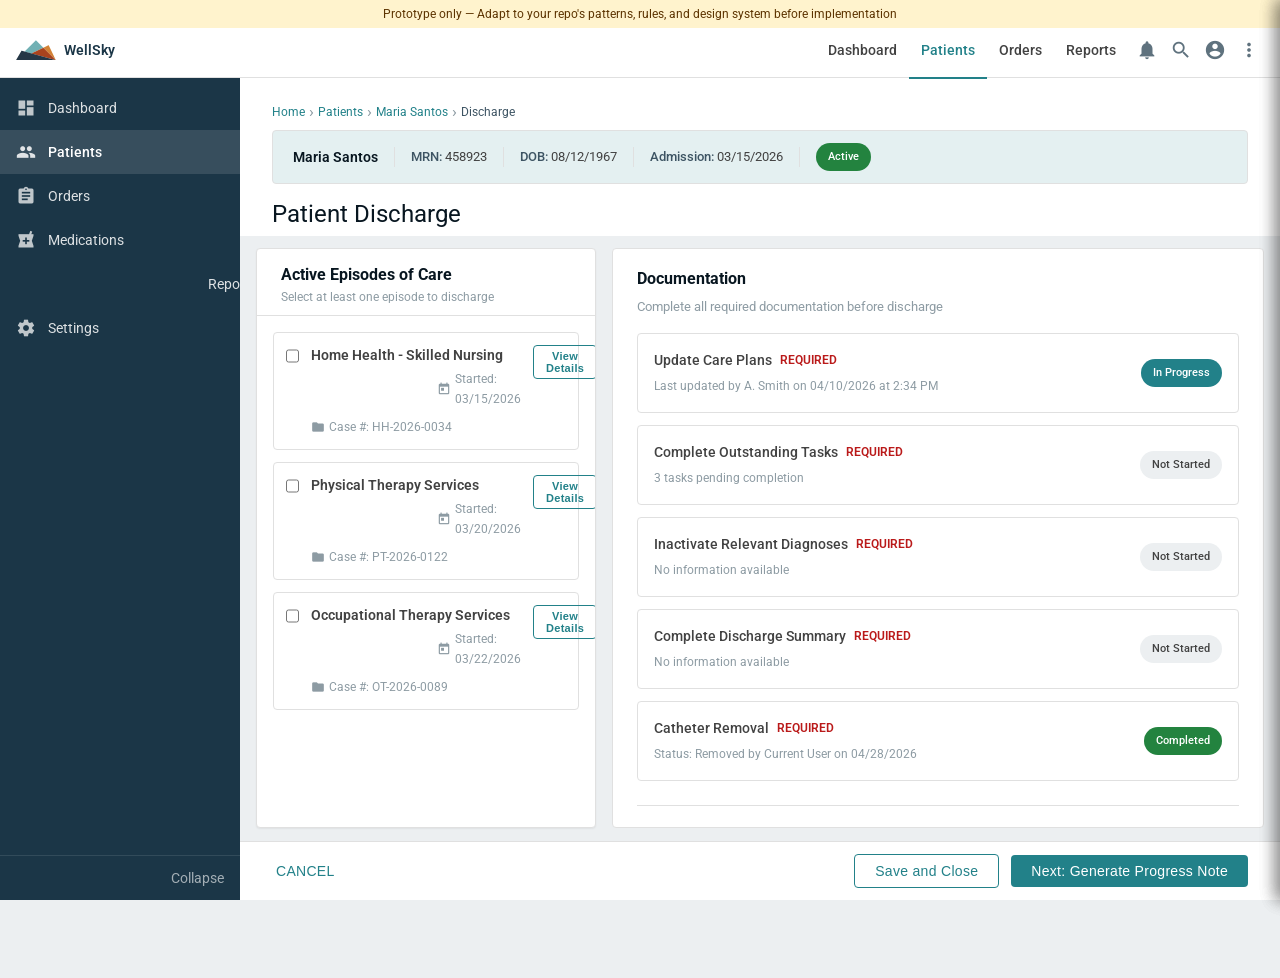
==== discharge-workflow.html @ 1ec8fd21 "Add patient discharge workflow prototype - Complete discharge workflow with EOC selection - Document" ====
<!DOCTYPE html>
<html lang="en">
<head>
  <meta charset="UTF-8">
  <meta name="viewport" content="width=device-width, initial-scale=1.0">
  <title>Patient Discharge Workflow</title>
  <link href="https://fonts.googleapis.com/css2?family=Roboto:wght@300;400;500;700&display=swap" rel="stylesheet">
  <link href="https://fonts.googleapis.com/icon?family=Material+Icons" rel="stylesheet">
  <link rel="stylesheet" href="tokens.css">
  <style>
    *, *::before, *::after { box-sizing: border-box; margin: 0; padding: 0; }

    body {
      font-family: 'Roboto', sans-serif;
      font-size: var(--wsc-system-typography-body-2-font-size);
      font-weight: var(--wsc-system-typography-body-2-font-weight);
      line-height: var(--wsc-system-typography-body-2-line-height);
      color: var(--wsc-system-on-surface);
      background: var(--wsc-system-background);
      height: 100vh;
      overflow: hidden;
    }

    /* ═══ TOP NAV BAR ═══ */
    .topnav {
      height: var(--wcts-topnav-height);
      background: var(--wsc-system-surface);
      color: var(--wsc-system-on-surface);
      display: flex;
      align-items: center;
      justify-content: space-between;
      padding: 0 var(--wsc-system-spacer-rem-md);
      position: fixed;
      top: 22px;
      left: 0;
      right: 0;
      z-index: 100;
      border-bottom: 1px solid var(--wsc-system-outline);
    }

    .topnav-left { display: flex; align-items: center; }
    .topnav-logo { display: flex; align-items: center; }
    .topnav-logo svg { height: 20px; width: auto; }

    .topnav-right {
      display: flex;
      align-items: center;
      gap: var(--wsc-system-spacer-rem-2xs);
    }

    .topnav-links { display: flex; align-items: center; gap: 0; }

    .topnav-link {
      padding: 0 var(--wsc-system-spacer-rem-sm);
      color: var(--wsc-system-on-surface);
      text-decoration: none;
      font-size: var(--wsc-system-typography-body-2-font-size);
      font-weight: var(--wsc-system-typography-body-1-font-weight);
      cursor: pointer;
      transition: color var(--wsc-transition-fast);
      white-space: nowrap;
      height: var(--wcts-topnav-height);
      display: flex;
      align-items: center;
      border-bottom: 2px solid transparent;
      margin-bottom: -2px;
    }

    .topnav-link:hover { color: var(--wsc-system-primary); }
    .topnav-link.active {
      color: var(--wsc-system-primary);
      border-bottom-color: var(--wsc-system-primary);
    }

    .topnav-icon-btn {
      background: none;
      border: none;
      color: var(--wsc-system-icon-default);
      cursor: pointer;
      padding: var(--wsc-system-spacer-rem-2xs);
      border-radius: var(--wsc-border-radius-full);
      display: flex;
      align-items: center;
      justify-content: center;
      transition: background var(--wsc-transition-fast);
    }

    .topnav-icon-btn:hover { background: var(--wsc-system-surface-container); }
    .topnav-icon-btn .material-icons { font-size: 22px; }

    /* ═══ APP BODY ═══ */
    .app-body {
      display: flex;
      height: calc(100vh - var(--wcts-topnav-height) - 22px);
      margin-top: calc(var(--wcts-topnav-height) + 22px);
    }

    /* ═══ SIDEBAR ═══ */
    .sidebar {
      width: var(--wcts-sidebar-width);
      background: var(--wsc-system-secondary);
      color: var(--wsc-system-on-secondary);
      flex-shrink: 0;
      display: flex;
      flex-direction: column;
      overflow-y: auto;
      overflow-x: hidden;
      transition: width var(--wsc-transition-normal);
    }

    .sidebar.collapsed { width: var(--wcts-sidebar-collapsed-width); }
    .sidebar-nav { flex: 1; padding-top: var(--wsc-system-spacer-rem-xs); }

    .sidebar-item {
      display: flex;
      align-items: center;
      gap: var(--wsc-system-spacer-rem-sm);
      padding: var(--wsc-system-spacer-rem-sm) var(--wsc-system-spacer-rem-md);
      color: rgba(255, 255, 255, 0.85);
      text-decoration: none;
      cursor: pointer;
      transition: background var(--wsc-transition-fast);
      white-space: nowrap;
    }

    .sidebar-item:hover { background: rgba(255, 255, 255, 0.08); }
    .sidebar-item.active {
      background: rgba(255, 255, 255, 0.12);
      color: var(--wsc-system-on-secondary);
      font-weight: var(--wsc-system-typography-body-1-font-weight);
    }

    .sidebar-item .material-icons { font-size: 20px; opacity: 0.85; flex-shrink: 0; }
    .sidebar-item-label { font-size: var(--wsc-system-typography-body-2-font-size); }

    .sidebar-collapse {
      display: flex;
      align-items: center;
      gap: var(--wsc-system-spacer-rem-xs);
      justify-content: flex-end;
      padding: var(--wsc-system-spacer-rem-sm) var(--wsc-system-spacer-rem-md);
      color: rgba(255, 255, 255, 0.6);
      cursor: pointer;
      border-top: 1px solid rgba(255, 255, 255, 0.1);
      font-size: var(--wsc-system-typography-caption-font-size);
      transition: background var(--wsc-transition-fast);
    }

    .sidebar-collapse:hover { background: rgba(255, 255, 255, 0.08); }
    .sidebar-collapse .material-icons { font-size: 18px; }

    /* ═══ MAIN CONTENT ═══ */
    .main-content {
      flex: 1;
      overflow-x: hidden;
      background: var(--wsc-system-surface);
      display: flex;
      flex-direction: column;
      padding-bottom: 56px;
    }

    /* ═══ CONTENT HEADER ═══ */
    .content-header {
      padding: var(--wcts-content-padding);
      padding-bottom: 0;
      flex-shrink: 0;
    }

    .breadcrumb {
      display: flex;
      align-items: center;
      gap: 4px;
      margin-bottom: 8px;
    }

    .breadcrumb a {
      color: var(--wsc-system-primary);
      text-decoration: none;
      font-size: 12px;
    }

    .breadcrumb a:hover { text-decoration: underline; }
    .breadcrumb .separator {
      color: var(--wsc-system-neutral-variant);
      font-size: 16px;
    }

    .breadcrumb .current {
      color: var(--wsc-system-on-surface-variant);
      font-size: 12px;
    }

    /* ═══ ENTITY BANNER ═══ */
    .entity-banner {
      display: flex;
      align-items: center;
      justify-content: space-between;
      background: var(--wsc-system-primary-container);
      border: 1px solid var(--wsc-system-outline);
      border-radius: var(--wsc-border-radius-md);
      padding: 12px 20px;
      margin-bottom: 20px;
    }

    .entity-info {
      display: flex;
      align-items: center;
      gap: 16px;
    }

    .entity-name {
      font-size: 14px;
      font-weight: 600;
      color: var(--wsc-system-on-primary-container);
    }

    .entity-divider {
      width: 1px;
      height: 20px;
      background: var(--wsc-system-outline);
    }

    .entity-field {
      font-size: 13px;
      color: var(--wsc-system-on-surface);
    }

    .entity-field-label {
      color: var(--wsc-system-on-surface-variant);
      font-weight: 500;
    }

    .badge {
      display: inline-block;
      padding: 4px 12px;
      border-radius: 16px;
      font-size: 11px;
      font-weight: 500;
      text-transform: capitalize;
      white-space: nowrap;
    }

    .badge-active { background: var(--wsc-system-success); color: var(--wsc-system-on-success); }
    .badge-pending { background: var(--wsc-system-info); color: var(--wsc-system-on-info); }
    .badge-not-started { background: var(--wsc-system-surface-container-high); color: var(--wsc-system-on-surface); }
    .badge-in-progress { background: var(--wsc-system-primary); color: var(--wsc-system-on-primary); }
    .badge-completed { background: var(--wsc-system-success); color: var(--wsc-system-on-success); }

    .entity-fields-row { display: contents; }

    .page-title {
      font-size: var(--wcts-page-title-size);
      font-weight: var(--wcts-page-title-weight);
      color: var(--wsc-system-on-primary-container);
      margin-bottom: 12px;
    }

    /* ═══ SPLIT PANEL LAYOUT ═══ */
    .split-panel {
      display: flex;
      flex: 1;
      min-height: 0;
      background: var(--wsc-system-background);
      padding-bottom: 16px;
    }

    /* --- Left Panel: EOC selection --- */
    .panel-left {
      width: 35%;
      flex-shrink: 0;
      display: flex;
      flex-direction: column;
      padding: 12px 8px 0 16px;
    }

    .panel-left .card {
      background: var(--wsc-system-surface);
      border: 1px solid var(--wsc-system-outline);
      border-radius: var(--wcts-card-border-radius);
      box-shadow: var(--wcts-card-shadow);
      flex: 1;
      min-height: 0;
      display: flex;
      flex-direction: column;
      overflow-y: auto;
    }

    .card-header {
      display: flex;
      align-items: center;
      justify-content: space-between;
      padding: var(--wcts-card-header-padding);
      flex-shrink: 0;
      border-bottom: 1px solid var(--wsc-system-outline);
    }

    .card-title {
      font-size: var(--wcts-card-header-size);
      font-weight: var(--wcts-card-header-weight);
      color: var(--wsc-system-on-primary-container);
    }

    .card-subtitle {
      font-size: 12px;
      color: var(--wsc-system-neutral-variant);
      margin-top: 2px;
    }

    .card-body {
      flex: 1;
      overflow-y: auto;
      padding: var(--wsc-system-spacer-rem-md);
    }

    /* EOC List Item */
    .eoc-item {
      display: flex;
      flex-direction: column;
      gap: 12px;
      padding: 12px;
      border: 1px solid var(--wsc-system-outline);
      border-radius: var(--wsc-border-radius-md);
      margin-bottom: 12px;
      transition: all var(--wsc-transition-fast);
    }

    .eoc-item:hover {
      background: var(--wsc-system-surface-container-low);
      border-color: var(--wsc-system-primary);
    }

    .eoc-item.selected {
      background: var(--wsc-system-primary-container);
      border-color: var(--wsc-system-primary);
    }

    .eoc-item-header {
      display: flex;
      align-items: flex-start;
      gap: 12px;
      cursor: pointer;
    }

    .eoc-item input[type="checkbox"] {
      width: 18px;
      height: 18px;
      accent-color: var(--wsc-system-primary);
      cursor: pointer;
      margin-top: 2px;
    }

    .eoc-details {
      flex: 1;
    }

    .eoc-name {
      font-size: 14px;
      font-weight: 600;
      color: var(--wsc-system-on-surface);
      margin-bottom: 4px;
    }

    .eoc-meta {
      display: flex;
      flex-wrap: wrap;
      gap: 8px;
      font-size: 12px;
      color: var(--wsc-system-neutral-variant);
    }

    .eoc-meta-item {
      display: flex;
      align-items: center;
      gap: 4px;
    }

    .eoc-actions {
      display: flex;
      gap: 8px;
      margin-left: auto;
    }

    .view-details-btn {
      background: none;
      border: 1px solid var(--wsc-system-primary);
      color: var(--wsc-system-primary);
      padding: 4px 12px;
      border-radius: var(--wsc-border-radius-md);
      font-size: 11px;
      font-weight: 600;
      cursor: pointer;
      letter-spacing: 0.3px;
      transition: all var(--wsc-transition-fast);
    }

    .view-details-btn:hover {
      background: var(--wsc-system-primary-container);
    }

    .eoc-discharge-fields {
      display: none;
      padding-top: 12px;
      border-top: 1px solid var(--wsc-system-outline);
    }

    .eoc-discharge-fields.show {
      display: block;
    }

    .eoc-field-row {
      display: flex;
      gap: 12px;
      margin-bottom: 12px;
    }

    .eoc-field {
      flex: 1;
    }

    /* --- Right Panel: Discharge form --- */
    .panel-right {
      flex: 1;
      background: var(--wsc-system-surface);
      display: flex;
      flex-direction: column;
      overflow: hidden;
      border: 1px solid var(--wsc-system-outline);
      border-radius: var(--wcts-card-border-radius);
      margin: 12px 16px 0 8px;
      min-height: 0;
    }

    .panel-right-content {
      flex: 1;
      overflow-y: auto;
      padding: 20px 24px 80px;
    }

    .section-title {
      font-size: var(--wcts-card-header-size);
      font-weight: var(--wcts-card-header-weight);
      color: var(--wsc-system-on-primary-container);
      margin-bottom: 8px;
    }

    .section-subtitle {
      font-size: 13px;
      color: var(--wsc-system-neutral-variant);
      margin-bottom: 16px;
    }

    .section-divider {
      height: 1px;
      background: var(--wsc-system-outline);
      margin: 24px 0;
    }

    /* Documentation Task Item */
    .doc-task {
      display: flex;
      align-items: center;
      justify-content: space-between;
      padding: 16px;
      border: 1px solid var(--wsc-system-outline);
      border-radius: var(--wsc-border-radius-md);
      margin-bottom: 12px;
      cursor: pointer;
      transition: all var(--wsc-transition-fast);
    }

    .doc-task:hover {
      background: var(--wsc-system-surface-container-low);
      border-color: var(--wsc-system-primary);
    }

    .doc-task-content {
      flex: 1;
    }

    .doc-task-name {
      font-size: 14px;
      font-weight: 500;
      color: var(--wsc-system-on-surface);
      margin-bottom: 6px;
      display: flex;
      align-items: center;
      gap: 8px;
    }

    .required-indicator {
      color: var(--wsc-system-error);
      font-size: 12px;
      font-weight: 600;
    }

    .doc-task-meta {
      font-size: 12px;
      color: var(--wsc-system-neutral-variant);
    }

    .doc-task-action {
      margin-left: 16px;
      display: flex;
      flex-direction: column;
      align-items: flex-end;
      gap: 4px;
    }

    /* Checkbox Item */
    .checkbox-item {
      display: flex;
      align-items: flex-start;
      gap: 10px;
      cursor: pointer;
      margin-bottom: 12px;
      padding: 12px;
      border: 1px solid var(--wsc-system-outline);
      border-radius: var(--wsc-border-radius-md);
      transition: all var(--wsc-transition-fast);
    }

    .checkbox-item:hover {
      background: var(--wsc-system-surface-container-low);
    }

    .checkbox-item input[type="checkbox"] {
      width: 18px;
      height: 18px;
      accent-color: var(--wsc-system-primary);
      cursor: pointer;
      margin-top: 2px;
    }

    .checkbox-label-group {
      display: flex;
      flex-direction: column;
      flex: 1;
    }

    .checkbox-label-primary {
      font-size: 14px;
      font-weight: 500;
      color: var(--wsc-system-on-surface);
      margin-bottom: 4px;
      display: flex;
      align-items: center;
      gap: 8px;
    }

    .checkbox-label-desc {
      font-size: 12px;
      color: var(--wsc-system-neutral-variant);
    }

    /* ═══ MATERIAL FILL FIELD ═══ */
    .mat-field {
      position: relative;
      background: var(--wsc-system-mat-fill-bg);
      border-bottom: 1px solid rgba(0, 0, 0, 0.42);
      border-radius: 4px 4px 0 0;
      padding: 20px 12px 8px;
      transition: border-color 0.15s ease;
      margin-bottom: 16px;
    }

    .mat-field:focus-within {
      border-bottom: 2px solid var(--wsc-system-primary);
      padding-bottom: 7px;
    }

    .mat-field .form-label {
      position: absolute;
      left: 12px;
      top: 50%;
      transform: translateY(-50%);
      font-size: 14px;
      color: var(--wsc-system-neutral-variant);
      font-weight: 400;
      margin: 0;
      transition: all 0.15s cubic-bezier(0.4, 0, 0.2, 1);
      pointer-events: none;
    }

    .mat-field:focus-within .form-label,
    .mat-field:has(.form-input:not(:placeholder-shown)) .form-label,
    .mat-field:has(.form-select) .form-label,
    .mat-field:has(.form-textarea) .form-label {
      top: 6px;
      transform: none;
      font-size: 12px;
      color: var(--wsc-system-on-surface-variant);
    }

    .mat-field:focus-within .form-label {
      color: var(--wsc-system-primary);
    }

    .mat-field.error {
      border-bottom: 2px solid var(--wsc-system-error);
      padding-bottom: 7px;
    }

    .mat-field.error .form-label {
      color: var(--wsc-system-error);
    }

    .mat-field .form-input::placeholder,
    .mat-field .form-textarea::placeholder { color: transparent; }

    .form-input {
      width: 100%;
      border: none;
      background: transparent;
      padding: 2px 0;
      font-size: 14px;
      font-family: inherit;
      color: var(--wsc-system-on-surface);
      outline: none;
    }

    .form-select {
      width: 100%;
      border: none;
      background: transparent;
      padding: 2px 24px 2px 0;
      font-size: 14px;
      font-family: inherit;
      color: var(--wsc-system-on-surface);
      outline: none;
      appearance: none;
      cursor: pointer;
      background-image: url("data:image/svg+xml,%3Csvg xmlns='http://www.w3.org/2000/svg' width='12' height='12' viewBox='0 0 24 24' fill='%235f727e'%3E%3Cpath d='M7 10l5 5 5-5z'/%3E%3C/svg%3E");
      background-repeat: no-repeat;
      background-position: right 0 center;
    }

    .form-textarea {
      width: 100%;
      border: none;
      background: transparent;
      padding: 2px 0;
      font-size: 14px;
      font-family: inherit;
      color: var(--wsc-system-on-surface);
      outline: none;
      resize: vertical;
      min-height: 80px;
    }

    .form-field-icon {
      position: relative;
    }

    .form-field-icon .field-icon {
      position: absolute;
      right: 0;
      top: 50%;
      transform: translateY(-50%);
      color: var(--wsc-system-neutral);
      font-size: 20px;
      pointer-events: none;
    }

    /* ═══ STICKY FOOTER ═══ */
    .form-footer {
      position: fixed;
      bottom: 0;
      left: var(--wcts-sidebar-width);
      right: 0;
      background: var(--wsc-system-surface);
      border-top: 1px solid var(--wsc-system-outline);
      padding: 12px 32px;
      display: flex;
      align-items: center;
      justify-content: space-between;
      flex-shrink: 0;
      z-index: 50;
      transition: left var(--wsc-transition-normal);
    }

    .footer-left {
      display: flex;
      align-items: center;
    }

    .footer-right {
      display: flex;
      align-items: center;
      gap: 12px;
    }

    .btn-text-link {
      background: none;
      border: none;
      color: var(--wsc-system-primary);
      font-size: var(--wsc-system-typography-button-font-size);
      font-weight: var(--wsc-system-typography-button-font-weight);
      cursor: pointer;
      padding: 8px 4px;
      letter-spacing: 0.3px;
      text-transform: uppercase;
    }

    .btn-text-link:hover { text-decoration: underline; }

    .btn-outlined {
      background: var(--wsc-system-surface);
      color: var(--wsc-system-primary);
      border: 1.5px solid var(--wsc-system-primary);
      padding: 8px 20px;
      border-radius: var(--wsc-border-radius-md);
      font-size: var(--wsc-system-typography-button-font-size);
      font-weight: var(--wsc-system-typography-button-font-weight);
      cursor: pointer;
      letter-spacing: 0.3px;
      transition: background var(--wsc-transition-fast);
    }

    .btn-outlined:hover { background: var(--wsc-system-primary-container); }

    .btn-primary {
      background: var(--wsc-system-primary);
      color: var(--wsc-system-on-primary);
      border: none;
      padding: 8px 20px;
      border-radius: var(--wsc-border-radius-md);
      font-size: var(--wsc-system-typography-button-font-size);
      font-weight: var(--wsc-system-typography-button-font-weight);
      cursor: pointer;
      letter-spacing: 0.3px;
      transition: background var(--wsc-transition-fast);
    }

    .btn-primary:hover { background: var(--wsc-system-primary-hover); }

    /* ═══ VALIDATION ERROR ═══ */
    .validation-error {
      display: none;
      background: var(--wsc-system-error-container);
      color: var(--wsc-system-on-error-container);
      border: 1px solid var(--wsc-system-error);
      border-radius: var(--wsc-border-radius-md);
      padding: 16px;
      margin-bottom: 16px;
    }

    .validation-error.show {
      display: flex;
      gap: 12px;
    }

    .validation-error .error-icon {
      flex-shrink: 0;
      font-size: 24px;
      color: var(--wsc-system-error);
      line-height: 1;
    }

    .validation-error .error-content {
      flex: 1;
    }

    .validation-error .error-title {
      font-size: 15px;
      font-weight: 600;
      color: var(--wsc-system-on-error-container);
      margin: 0 0 8px 0;
      line-height: 24px;
    }

    .validation-error ul {
      margin: 0;
      padding-left: 20px;
      font-size: 14px;
      list-style: disc;
    }

    .validation-error li {
      margin-bottom: 4px;
    }

    .validation-error a {
      color: var(--wsc-system-error);
      text-decoration: underline;
      cursor: pointer;
    }

    .validation-error a:hover {
      color: var(--wsc-system-error-emphasis);
    }

    /* ═══ PROTOTYPE BANNER ═══ */
    .prototype-banner {
      background: var(--wsc-system-warning-container);
      color: var(--wsc-system-on-warning-container);
      text-align: center;
      padding: var(--wsc-system-spacer-rem-2xs) var(--wsc-system-spacer-rem-md);
      font-size: var(--wsc-system-typography-caption-font-size);
      font-weight: var(--wsc-system-typography-caption-font-weight);
      position: fixed;
      top: 0;
      left: 0;
      right: 0;
      z-index: 200;
    }

    /* ═══ HAMBURGER BUTTON ═══ */
    .topnav-hamburger {
      background: none;
      border: none;
      color: var(--wsc-system-icon-default);
      cursor: pointer;
      padding: var(--wsc-system-spacer-rem-2xs);
      border-radius: var(--wsc-border-radius-full);
      display: none;
      align-items: center;
      justify-content: center;
      margin-right: var(--wsc-system-spacer-rem-xs);
      transition: background var(--wsc-transition-fast);
    }

    .topnav-hamburger:hover { background: var(--wsc-system-surface-container); }
    .topnav-hamburger .material-icons { font-size: 24px; }

    .scrim-overlay {
      display: none;
      position: fixed;
      top: 0;
      left: 0;
      right: 0;
      bottom: 0;
      background: var(--wsc-system-scrim);
      opacity: 0;
      z-index: 149;
      transition: opacity var(--wsc-transition-normal);
    }

    /* ═══ MODAL DIALOG ═══ */
    .modal-overlay {
      display: none;
      position: fixed;
      top: 0;
      left: 0;
      right: 0;
      bottom: 0;
      background: rgba(0, 0, 0, 0.5);
      z-index: 300;
      align-items: center;
      justify-content: center;
      padding: 20px;
    }

    .modal-overlay.show {
      display: flex;
    }

    .modal-dialog {
      background: var(--wsc-system-surface);
      border-radius: var(--wsc-border-radius-lg);
      box-shadow: 0 8px 32px rgba(0, 0, 0, 0.2);
      max-width: 600px;
      width: 100%;
      max-height: 90vh;
      display: flex;
      flex-direction: column;
    }

    .modal-dialog.modal-wide {
      max-width: 1200px;
    }

    /* ═══ TASKS TABLE ═══ */
    .tasks-table {
      width: 100%;
      border-collapse: collapse;
      background: var(--wsc-system-surface);
      border: 1px solid var(--wsc-system-outline);
      border-radius: var(--wsc-border-radius-md);
    }

    .tasks-table thead {
      background: var(--wsc-system-table-header-bg);
      border-bottom: 1px solid var(--wsc-system-outline);
    }

    .tasks-table thead th {
      padding: 12px 16px;
      text-align: left;
      font-size: 12px;
      font-weight: 500;
      color: var(--wsc-system-on-surface-variant);
      text-transform: uppercase;
      letter-spacing: 0.5px;
    }

    .tasks-table tbody tr {
      border-bottom: 1px solid var(--wsc-system-table-row-divider);
      transition: background var(--wsc-transition-fast);
    }

    .tasks-table tbody tr:last-child {
      border-bottom: none;
    }

    .tasks-table tbody tr:hover {
      background: var(--wsc-system-table-row-hover);
    }

    .tasks-table tbody td {
      padding: 12px 16px;
      font-size: 14px;
      color: var(--wsc-system-on-surface);
      vertical-align: top;
    }

    .tasks-table .task-checkbox {
      cursor: pointer;
      width: 18px;
      height: 18px;
      accent-color: var(--wsc-system-primary);
    }

    .modal-header {
      padding: 20px 24px;
      border-bottom: 1px solid var(--wsc-system-outline);
      display: flex;
      align-items: center;
      justify-content: space-between;
    }

    .modal-title {
      font-size: 18px;
      font-weight: 600;
      color: var(--wsc-system-on-primary-container);
    }

    .modal-close-btn {
      background: none;
      border: none;
      color: var(--wsc-system-neutral);
      cursor: pointer;
      padding: 4px;
      border-radius: var(--wsc-border-radius-full);
      display: flex;
      align-items: center;
      justify-content: center;
      transition: background var(--wsc-transition-fast);
    }

    .modal-close-btn:hover {
      background: var(--wsc-system-surface-container);
    }

    .modal-body {
      padding: 24px;
      flex: 1;
      overflow-y: auto;
    }

    .modal-footer {
      padding: 16px 24px;
      border-top: 1px solid var(--wsc-system-outline);
      display: flex;
      align-items: center;
      justify-content: flex-end;
      gap: 12px;
    }

    /* ═══ CARE PLAN ITEMS ═══ */
    .care-plan-item {
      border: 1px solid var(--wsc-system-outline);
      border-radius: var(--wsc-border-radius-md);
      overflow: hidden;
    }

    .care-plan-header {
      display: flex;
      align-items: center;
      padding: 12px;
      background: var(--wsc-system-surface-container-low);
      cursor: pointer;
      transition: background var(--wsc-transition-fast);
    }

    .care-plan-header:hover {
      background: var(--wsc-system-surface-container);
    }

    .care-plan-toggle {
      font-size: 20px;
      color: var(--wsc-system-on-surface-variant);
      margin-right: 8px;
      transition: transform var(--wsc-transition-fast);
    }

    .care-plan-item.expanded .care-plan-toggle {
      transform: rotate(90deg);
    }

    .care-plan-name {
      font-size: 14px;
      font-weight: 500;
      color: var(--wsc-system-on-surface);
      flex: 1;
    }

    .care-plan-item.has-error .care-plan-name {
      color: var(--wsc-system-error);
    }

    .care-plan-status-badge {
      margin-left: 12px;
    }

    .care-plan-content {
      display: none;
      padding: 16px;
      background: var(--wsc-system-surface);
    }

    .care-plan-item.expanded .care-plan-content {
      display: block;
    }

    .care-plan-details {
      margin-bottom: 12px;
      padding: 12px;
      background: var(--wsc-system-surface-container-lowest);
      border-radius: var(--wsc-border-radius-sm);
    }

    /* ═══ DIAGNOSIS ITEMS ═══ */
    .diagnosis-item {
      border: 1px solid var(--wsc-system-outline);
      border-radius: var(--wsc-border-radius-md);
      overflow: hidden;
    }

    .diagnosis-header {
      display: flex;
      align-items: center;
      padding: 12px;
      background: var(--wsc-system-surface-container-low);
      cursor: pointer;
      transition: background var(--wsc-transition-fast);
    }

    .diagnosis-header:hover {
      background: var(--wsc-system-surface-container);
    }

    .diagnosis-toggle {
      font-size: 20px;
      color: var(--wsc-system-on-surface-variant);
      margin-right: 8px;
      transition: transform var(--wsc-transition-fast);
    }

    .diagnosis-item.expanded .diagnosis-toggle {
      transform: rotate(90deg);
    }

    .diagnosis-name {
      font-size: 14px;
      font-weight: 500;
      color: var(--wsc-system-on-surface);
      flex: 1;
    }

    .diagnosis-item.has-error .diagnosis-name {
      color: var(--wsc-system-error);
    }

    .diagnosis-status-badge {
      margin-left: 12px;
    }

    .diagnosis-content {
      display: none;
      padding: 16px;
      background: var(--wsc-system-surface);
    }

    .diagnosis-item.expanded .diagnosis-content {
      display: block;
    }

    /* ═══ OUTSTANDING TASK ITEMS ═══ */
    .outstanding-task-item {
      margin-bottom: 12px;
    }

    .task-checkbox-wrapper {
      display: flex;
      align-items: flex-start;
      cursor: pointer;
      gap: 12px;
    }

    .task-checkbox {
      margin-top: 4px;
      width: 18px;
      height: 18px;
      flex-shrink: 0;
      cursor: pointer;
    }

    .task-card {
      flex: 1;
      border: 1px solid var(--wsc-system-outline);
      border-radius: var(--wsc-border-radius-md);
      padding: 12px 16px;
      background: var(--wsc-system-surface);
      transition: background var(--wsc-transition-fast);
    }

    .task-checkbox-wrapper:hover .task-card {
      background: var(--wsc-system-surface-container-low);
    }

    .task-row {
      display: flex;
      gap: 16px;
      margin-bottom: 8px;
    }

    .task-row:last-child {
      margin-bottom: 0;
    }

    .task-col-subject {
      flex: 2;
      min-width: 0;
    }

    .task-col-meta {
      flex: 1;
      min-width: 0;
    }

    .task-subject {
      font-size: 14px;
      font-weight: 600;
      color: var(--wsc-system-on-surface);
      margin-bottom: 4px;
    }

    .task-description {
      font-size: 13px;
      color: var(--wsc-system-on-surface-variant);
    }

    .task-col-assignee,
    .task-col-priority,
    .task-col-due,
    .task-col-updated {
      display: flex;
      align-items: center;
      gap: 6px;
      font-size: 13px;
    }

    .task-meta-label {
      color: var(--wsc-system-on-surface-variant);
      font-weight: 500;
    }

    .task-meta-value {
      color: var(--wsc-system-on-surface);
    }

    .task-meta-item {
      font-size: 13px;
    }

    .badge-priority-minor {
      background: var(--wsc-system-surface-container-high);
      color: var(--wsc-system-on-surface);
      padding: 2px 8px;
      border-radius: 12px;
      font-size: 12px;
      font-weight: 500;
    }

    .badge-priority-medium {
      background: var(--wsc-system-info-container);
      color: var(--wsc-system-on-info-container);
      padding: 2px 8px;
      border-radius: 12px;
      font-size: 12px;
      font-weight: 500;
    }

    .badge-priority-high {
      background: var(--wsc-system-warning-container);
      color: var(--wsc-system-on-warning-container);
      padding: 2px 8px;
      border-radius: 12px;
      font-size: 12px;
      font-weight: 500;
    }

    .badge-priority-urgent {
      background: var(--wsc-system-error-container);
      color: var(--wsc-system-on-error-container);
      padding: 2px 8px;
      border-radius: 12px;
      font-size: 12px;
      font-weight: 500;
    }

    .detail-section {
      font-size: 13px;
      color: var(--wsc-system-on-surface);
      margin-bottom: 8px;
      line-height: 1.5;
    }

    .detail-section:last-child {
      margin-bottom: 0;
    }

    .detail-section strong {
      color: var(--wsc-system-on-surface-variant);
      font-weight: 600;
      display: block;
      margin-bottom: 4px;
    }

    /* ═══ SLIDE-OVER PANEL ═══ */
    .slide-over-overlay {
      display: none;
      position: fixed;
      top: 0;
      left: 0;
      right: 0;
      bottom: 0;
      background: rgba(0, 0, 0, 0.3);
      z-index: 250;
    }

    .slide-over-overlay.show {
      display: block;
    }

    .slide-over-panel {
      position: fixed;
      top: 0;
      right: -500px;
      bottom: 0;
      width: 500px;
      max-width: 90vw;
      background: var(--wsc-system-surface);
      box-shadow: -4px 0 16px rgba(0, 0, 0, 0.2);
      z-index: 251;
      display: flex;
      flex-direction: column;
      transition: right var(--wsc-transition-normal);
    }

    .slide-over-panel.show {
      right: 0;
    }

    .slide-over-header {
      padding: 20px 24px;
      border-bottom: 1px solid var(--wsc-system-outline);
      display: flex;
      align-items: center;
      justify-content: space-between;
    }

    .slide-over-title {
      font-size: 18px;
      font-weight: 600;
      color: var(--wsc-system-on-primary-container);
    }

    .slide-over-close-btn {
      background: none;
      border: none;
      color: var(--wsc-system-neutral);
      cursor: pointer;
      padding: 4px;
      border-radius: var(--wsc-border-radius-full);
      display: flex;
      align-items: center;
      justify-content: center;
      transition: background var(--wsc-transition-fast);
    }

    .slide-over-close-btn:hover {
      background: var(--wsc-system-surface-container);
    }

    .slide-over-body {
      padding: 24px;
      flex: 1;
      overflow-y: auto;
    }

    .detail-grid {
      display: grid;
      grid-template-columns: repeat(2, 1fr);
      gap: 16px 24px;
    }

    .detail-item {
      display: flex;
      flex-direction: column;
      gap: 4px;
    }

    .detail-label {
      font-size: 12px;
      color: var(--wsc-system-neutral-variant);
    }

    .detail-value {
      font-size: 14px;
      font-weight: 500;
      color: var(--wsc-system-on-surface);
    }

    /* ═══ Responsive ═══ */
    @media (max-width: 1023px) {
      .sidebar { width: var(--wcts-sidebar-collapsed-width); }
      .sidebar-item-label { display: none; }
      .sidebar-collapse { justify-content: center; padding: var(--wsc-system-spacer-rem-sm) 0; }
      .sidebar-collapse .material-icons { transform: rotate(180deg); }
      .sidebar-item { justify-content: center; padding: var(--wsc-system-spacer-rem-sm) 0; }
      .topnav-links { display: none; }

      body { height: auto; overflow-x: hidden; overflow-y: auto; }
      .app-body { height: auto; width: 100%; }
      .main-content { flex: none; width: 100%; min-width: 0; padding-bottom: 220px; }

      .split-panel { flex-direction: column; height: auto; min-height: 0; width: 100%; }
      .panel-left { width: 100%; padding: 12px 16px 0; min-height: 250px; }
      .panel-right { width: auto; align-self: stretch; margin: 12px 16px 0; min-height: 300px; overflow: visible; }
      .panel-right-content { flex: none; overflow-y: visible; }

      .form-footer {
        left: var(--wcts-sidebar-collapsed-width);
        flex-direction: column;
        align-items: stretch;
        justify-content: flex-start;
        gap: 8px;
        padding: 12px 16px;
      }

      .footer-left, .footer-right { display: contents; }
      .form-footer .btn-primary { order: 1; }
      .form-footer .btn-outlined { order: 2; }
      .form-footer .btn-text-link { order: 3; }

      .form-footer .btn-primary,
      .form-footer .btn-outlined {
        width: 100%;
        min-height: 44px;
        justify-content: center;
      }

      .form-footer .btn-text-link {
        align-self: center;
        min-height: 44px;
        padding: 8px 16px;
      }
    }

    @media (max-width: 639px) {
      .topnav-hamburger { display: flex; }
      .topnav-links { display: none; }

      .sidebar {
        position: fixed;
        top: calc(var(--wcts-topnav-height) + 22px);
        left: 0;
        bottom: 0;
        width: var(--wcts-sidebar-width);
        z-index: 150;
        transform: translateX(-100%);
        transition: transform var(--wsc-transition-normal);
      }

      body.sidebar-open .sidebar { transform: translateX(0); }
      body.sidebar-open .sidebar-item-label,
      .sidebar-item-label { display: inline; }

      .sidebar-item {
        justify-content: flex-start;
        padding: var(--wsc-system-spacer-rem-sm) var(--wsc-system-spacer-rem-md);
      }

      .sidebar-collapse { display: flex; }

      body.sidebar-open .scrim-overlay {
        display: block;
        opacity: 0.32;
      }

      .form-footer { left: 0; }

      .entity-banner { padding: 12px 16px; align-items: center; }
      .entity-divider { display: none; }
      .entity-info {
        flex: 1;
        min-width: 0;
        flex-direction: column;
        align-items: flex-start;
        gap: 4px;
      }

      .entity-fields-row {
        display: flex;
        flex-wrap: wrap;
        align-items: center;
        gap: 8px;
      }

      .content-header { padding: 12px 16px 0; }
      .page-title { font-size: 18px; }
      .panel-right-content { padding: 16px 16px 80px; }

      .prototype-banner {
        font-size: 9px;
        padding: 2px var(--wsc-system-spacer-rem-2xs);
        white-space: nowrap;
      }
    }

  </style>
</head>
<body>

  <div class="prototype-banner">Prototype only — Adapt to your repo's patterns, rules, and design system before implementation</div>

  <!-- ═══ TOP NAV BAR ═══ -->
  <nav class="topnav">
    <div class="topnav-left">
      <button class="topnav-hamburger" onclick="toggleDrawer()" title="Menu">
        <span class="material-icons">menu</span>
      </button>
      <div class="topnav-logo">
        <svg width="56" height="28" viewBox="0 0 56 28" fill="none" xmlns="http://www.w3.org/2000/svg">
          <path d="M38.33 10.74L28.24 0.650009C28.197 0.604303 28.1451 0.56788 28.0875 0.542984C28.0299 0.518088 27.9678 0.505249 27.905 0.505249C27.8422 0.505249 27.7801 0.518088 27.7225 0.542984C27.6649 0.56788 27.613 0.604303 27.57 0.650009L12 16.24L21.45 18.84L38.33 10.74Z" fill="#71B0B4"/>
          <path d="M45.3496 7.39L38.3496 10.74L55.7496 28.24L45.9696 7.60999C45.9156 7.49949 45.8204 7.41456 45.7045 7.37343C45.5886 7.3323 45.4612 7.33825 45.3496 7.39Z" fill="#D38235"/>
          <path d="M21.4497 18.81L38.3297 10.74L55.7497 28.23L21.4497 18.81Z" fill="#A9431E"/>
          <path d="M55.75 28.24H0L7.5 15.46C7.5611 15.3298 7.66995 15.2281 7.80399 15.176C7.93803 15.1238 8.08699 15.1253 8.22 15.18L55.75 28.24Z" fill="#253746"/>
        </svg>
        <span style="font-size: 14px; font-weight: 600; color: var(--wsc-system-secondary); margin-left: var(--wsc-system-spacer-rem-xs);">WellSky</span>
      </div>
    </div>
    <div class="topnav-right">
      <div class="topnav-links">
        <a class="topnav-link" href="#">Dashboard</a>
        <a class="topnav-link active" href="#">Patients</a>
        <a class="topnav-link" href="#">Orders</a>
        <a class="topnav-link" href="#">Reports</a>
      </div>
      <button class="topnav-icon-btn" title="Notifications"><span class="material-icons">notifications</span></button>
      <button class="topnav-icon-btn" title="Search"><span class="material-icons">search</span></button>
      <button class="topnav-icon-btn" title="Account"><span class="material-icons">account_circle</span></button>
      <button class="topnav-icon-btn" title="More"><span class="material-icons">more_vert</span></button>
    </div>
  </nav>

  <!-- ═══ SCRIM (mobile drawer backdrop) ═══ -->
  <div class="scrim-overlay" onclick="closeDrawer()"></div>

  <!-- ═══ APP BODY ═══ -->
  <div class="app-body">

    <!-- ═══ SIDEBAR ═══ -->
    <aside class="sidebar" id="sidebar">
      <nav class="sidebar-nav">
        <a class="sidebar-item" href="#">
          <span class="material-icons">dashboard</span>
          <span class="sidebar-item-label">Dashboard</span>
        </a>
        <a class="sidebar-item active" href="#">
          <span class="material-icons">people</span>
          <span class="sidebar-item-label">Patients</span>
        </a>
        <a class="sidebar-item" href="#">
          <span class="material-icons">assignment</span>
          <span class="sidebar-item-label">Orders</span>
        </a>
        <a class="sidebar-item" href="#">
          <span class="material-icons">local_pharmacy</span>
          <span class="sidebar-item-label">Medications</span>
        </a>
        <a class="sidebar-item" href="#">
          <span class="material-icons">bar_chart</span>
          <span class="sidebar-item-label">Reports</span>
        </a>
        <a class="sidebar-item" href="#">
          <span class="material-icons">settings</span>
          <span class="sidebar-item-label">Settings</span>
        </a>
      </nav>
      <div class="sidebar-collapse" onclick="toggleSidebar()">
        <span class="material-icons" id="collapse-icon">keyboard_double_arrow_left</span>
        <span class="sidebar-item-label" id="collapse-label">Collapse</span>
      </div>
    </aside>

    <!-- ═══ MAIN CONTENT ═══ -->
    <main class="main-content">

      <!-- ═══ CONTENT HEADER ═══ -->
      <div class="content-header">

        <!-- Breadcrumb -->
        <nav class="breadcrumb">
          <a href="#">Home</a>
          <span class="separator">&#8250;</span>
          <a href="#">Patients</a>
          <span class="separator">&#8250;</span>
          <a href="#">Maria Santos</a>
          <span class="separator">&#8250;</span>
          <span class="current">Discharge</span>
        </nav>

        <!-- Entity Banner -->
        <div class="entity-banner">
          <div class="entity-info">
            <span class="entity-name">Maria Santos</span>
            <div class="entity-divider"></div>
            <div class="entity-fields-row">
              <span class="entity-field"><span class="entity-field-label">MRN:</span> 458923</span>
              <div class="entity-divider"></div>
              <span class="entity-field"><span class="entity-field-label">DOB:</span> 08/12/1967</span>
              <div class="entity-divider"></div>
              <span class="entity-field"><span class="entity-field-label">Admission:</span> 03/15/2026</span>
              <div class="entity-divider"></div>
              <span class="badge badge-active">Active</span>
            </div>
          </div>
        </div>

        <!-- Page Title -->
        <h1 class="page-title">Patient Discharge</h1>

        <!-- Validation Error -->
        <div class="validation-error" id="validation-error" style="margin-bottom: 16px;"></div>

      </div>

      <!-- ═══ SPLIT PANEL ═══ -->
      <div class="split-panel">

        <!-- --- LEFT PANEL: Active Episodes of Care --- -->
        <div class="panel-left">
          <div class="card">
            <div class="card-header">
              <div>
                <h2 class="card-title">Active Episodes of Care</h2>
                <div class="card-subtitle">Select at least one episode to discharge</div>
              </div>
            </div>
            <div class="card-body">
              <div class="eoc-item" id="eoc-item-1">
                <div class="eoc-item-header" onclick="toggleEOC(this)">
                  <input type="checkbox" id="eoc1" onclick="event.stopPropagation(); handleEOCCheck(this, 'eoc-item-1')">
                  <div class="eoc-details">
                    <div class="eoc-name">Home Health - Skilled Nursing</div>
                    <div class="eoc-meta">
                      <span class="eoc-meta-item">
                        <span class="material-icons" style="font-size: 14px;">calendar_today</span>
                        Started: 03/15/2026
                      </span>
                      <span class="eoc-meta-item">
                        <span class="material-icons" style="font-size: 14px;">folder</span>
                        Case #: HH-2026-0034
                      </span>
                    </div>
                  </div>
                  <div class="eoc-actions">
                    <button class="view-details-btn" onclick="event.stopPropagation(); openSlideOver('Home Health - Skilled Nursing', 'HH-2026-0034')">View Details</button>
                  </div>
                </div>
                <div class="eoc-discharge-fields" id="eoc-fields-1">
                  <div class="eoc-field-row">
                    <div class="eoc-field">
                      <div class="mat-field">
                        <label class="form-label">Discharge Date <span class="required">*</span></label>
                        <input type="date" class="form-input" id="eoc1-discharge-date" placeholder=" " onchange="clearEOCFieldError('eoc1-discharge-date')">
                      </div>
                    </div>
                    <div class="eoc-field">
                      <div class="mat-field">
                        <label class="form-label">Discharge Reason <span class="required">*</span></label>
                        <select class="form-select" id="eoc1-discharge-reason" onchange="clearEOCFieldError('eoc1-discharge-reason')">
                          <option value="" selected>Select reason...</option>
                          <option>Goals Met</option>
                          <option>Patient Declined Services</option>
                          <option>Physician Orders Expired</option>
                          <option>Transferred to Another Agency</option>
                          <option>Hospitalized</option>
                          <option>Deceased</option>
                        </select>
                      </div>
                    </div>
                  </div>
                </div>
              </div>

              <div class="eoc-item" id="eoc-item-2">
                <div class="eoc-item-header" onclick="toggleEOC(this)">
                  <input type="checkbox" id="eoc2" onclick="event.stopPropagation(); handleEOCCheck(this, 'eoc-item-2')">
                  <div class="eoc-details">
                    <div class="eoc-name">Physical Therapy Services</div>
                    <div class="eoc-meta">
                      <span class="eoc-meta-item">
                        <span class="material-icons" style="font-size: 14px;">calendar_today</span>
                        Started: 03/20/2026
                      </span>
                      <span class="eoc-meta-item">
                        <span class="material-icons" style="font-size: 14px;">folder</span>
                        Case #: PT-2026-0122
                      </span>
                    </div>
                  </div>
                  <div class="eoc-actions">
                    <button class="view-details-btn" onclick="event.stopPropagation(); openSlideOver('Physical Therapy Services', 'PT-2026-0122')">View Details</button>
                  </div>
                </div>
                <div class="eoc-discharge-fields" id="eoc-fields-2">
                  <div class="eoc-field-row">
                    <div class="eoc-field">
                      <div class="mat-field">
                        <label class="form-label">Discharge Date <span class="required">*</span></label>
                        <input type="date" class="form-input" id="eoc2-discharge-date" placeholder=" " onchange="clearEOCFieldError('eoc2-discharge-date')">
                      </div>
                    </div>
                    <div class="eoc-field">
                      <div class="mat-field">
                        <label class="form-label">Discharge Reason <span class="required">*</span></label>
                        <select class="form-select" id="eoc2-discharge-reason" onchange="clearEOCFieldError('eoc2-discharge-reason')">
                          <option value="" selected>Select reason...</option>
                          <option>Goals Met</option>
                          <option>Patient Declined Services</option>
                          <option>Physician Orders Expired</option>
                          <option>Transferred to Another Agency</option>
                          <option>Hospitalized</option>
                          <option>Deceased</option>
                        </select>
                      </div>
                    </div>
                  </div>
                </div>
              </div>

              <div class="eoc-item" id="eoc-item-3">
                <div class="eoc-item-header" onclick="toggleEOC(this)">
                  <input type="checkbox" id="eoc3" onclick="event.stopPropagation(); handleEOCCheck(this, 'eoc-item-3')">
                  <div class="eoc-details">
                    <div class="eoc-name">Occupational Therapy Services</div>
                    <div class="eoc-meta">
                      <span class="eoc-meta-item">
                        <span class="material-icons" style="font-size: 14px;">calendar_today</span>
                        Started: 03/22/2026
                      </span>
                      <span class="eoc-meta-item">
                        <span class="material-icons" style="font-size: 14px;">folder</span>
                        Case #: OT-2026-0089
                      </span>
                    </div>
                  </div>
                  <div class="eoc-actions">
                    <button class="view-details-btn" onclick="event.stopPropagation(); openSlideOver('Occupational Therapy Services', 'OT-2026-0089')">View Details</button>
                  </div>
                </div>
                <div class="eoc-discharge-fields" id="eoc-fields-3">
                  <div class="eoc-field-row">
                    <div class="eoc-field">
                      <div class="mat-field">
                        <label class="form-label">Discharge Date <span class="required">*</span></label>
                        <input type="date" class="form-input" id="eoc3-discharge-date" placeholder=" " onchange="clearEOCFieldError('eoc3-discharge-date')">
                      </div>
                    </div>
                    <div class="eoc-field">
                      <div class="mat-field">
                        <label class="form-label">Discharge Reason <span class="required">*</span></label>
                        <select class="form-select" id="eoc3-discharge-reason" onchange="clearEOCFieldError('eoc3-discharge-reason')">
                          <option value="" selected>Select reason...</option>
                          <option>Goals Met</option>
                          <option>Patient Declined Services</option>
                          <option>Physician Orders Expired</option>
                          <option>Transferred to Another Agency</option>
                          <option>Hospitalized</option>
                          <option>Deceased</option>
                        </select>
                      </div>
                    </div>
                  </div>
                </div>
              </div>
            </div>
          </div>
        </div>

        <!-- --- RIGHT PANEL: Discharge Actions --- -->
        <div class="panel-right">
          <div class="panel-right-content" id="discharge-content">

            <!-- Section 1: Documentation -->
            <h2 class="section-title" id="documentation-section">Documentation</h2>
            <p class="section-subtitle">Complete all required documentation before discharge</p>

            <div class="doc-task" onclick="openTaskForm('care-plan')">
              <div class="doc-task-content">
                <div class="doc-task-name">
                  Update Care Plans
                  <span class="required-indicator">REQUIRED</span>
                </div>
                <div class="doc-task-meta">Last updated by A. Smith on 04/10/2026 at 2:34 PM</div>
              </div>
              <div class="doc-task-action">
                <span class="badge badge-in-progress">In Progress</span>
              </div>
            </div>

            <div class="doc-task" onclick="openTaskForm('outstanding-tasks')">
              <div class="doc-task-content">
                <div class="doc-task-name">
                  Complete Outstanding Tasks
                  <span class="required-indicator">REQUIRED</span>
                </div>
                <div class="doc-task-meta">3 tasks pending completion</div>
              </div>
              <div class="doc-task-action">
                <span class="badge badge-not-started">Not Started</span>
              </div>
            </div>

            <div class="doc-task" onclick="openTaskForm('diagnoses')">
              <div class="doc-task-content">
                <div class="doc-task-name">
                  Inactivate Relevant Diagnoses
                  <span class="required-indicator">REQUIRED</span>
                </div>
                <div class="doc-task-meta">No information available</div>
              </div>
              <div class="doc-task-action">
                <span class="badge badge-not-started">Not Started</span>
              </div>
            </div>

            <div class="doc-task" onclick="openTaskForm('discharge-summary')">
              <div class="doc-task-content">
                <div class="doc-task-name">
                  Complete Discharge Summary
                  <span class="required-indicator">REQUIRED</span>
                </div>
                <div class="doc-task-meta">No information available</div>
              </div>
              <div class="doc-task-action">
                <span class="badge badge-not-started">Not Started</span>
              </div>
            </div>

            <div class="doc-task" onclick="openTaskForm('catheter-removal')">
              <div class="doc-task-content">
                <div class="doc-task-name">
                  Catheter Removal
                  <span class="required-indicator">REQUIRED</span>
                </div>
                <div class="doc-task-meta">
                  <span class="doc-task-status-user">Status: Removed by Current User on 04/28/2026</span>
                </div>
              </div>
              <div class="doc-task-action">
                <span class="badge badge-completed">Completed</span>
              </div>
            </div>

            <div class="section-divider"></div>

            <!-- Section 2: Additional Discharge Actions -->
            <h2 class="section-title">Additional Discharge Actions</h2>
            <p class="section-subtitle">Select actions to trigger workflows upon discharge</p>

            <div class="checkbox-item">
              <input type="checkbox" id="action-discontinue" checked>
              <div class="checkbox-label-group">
                <span class="checkbox-label-primary">
                  Discontinue Orders
                  <span class="required-indicator">REQUIRED</span>
                </span>
                <span class="checkbox-label-desc">Marks all active orders for selected Episodes of Care as discontinued</span>
              </div>
              <button class="view-details-btn" onclick="event.stopPropagation(); openOrdersSlideOver()">View Details</button>
            </div>

            <div class="checkbox-item">
              <input type="checkbox" id="action-equipment">
              <div class="checkbox-label-group">
                <span class="checkbox-label-primary">Pick Up Equipment</span>
                <span class="checkbox-label-desc">Creates a ticket within the system for someone to schedule equipment pick-up with the patient</span>
              </div>
              <button class="view-details-btn" onclick="event.stopPropagation(); openEquipmentSlideOver()">View Details</button>
            </div>

            <label class="checkbox-item">
              <input type="checkbox" id="action-outcomes">
              <div class="checkbox-label-group">
                <span class="checkbox-label-primary">Mark Outcomes with Stop Date</span>
                <span class="checkbox-label-desc">Sets stop date to discharge date for all active outcomes in selected Episodes of Care</span>
              </div>
            </label>

          </div>
        </div>

      </div>

      <!-- ═══ STICKY FOOTER ═══ -->
      <div class="form-footer" id="form-footer">
        <div class="footer-left">
          <button class="btn-text-link" onclick="cancelDischarge()">Cancel</button>
        </div>
        <div class="footer-right">
          <button class="btn-outlined" onclick="saveDraft()">Save and Close</button>
          <button class="btn-primary" onclick="generateProgressNote()">Next: Generate Progress Note</button>
        </div>
      </div>

    </main>

  </div>

  <script>
    /* ═══ EOC Selection ═══ */
    function toggleEOC(item) {
      const checkbox = item.querySelector('input[type="checkbox"]');
      checkbox.checked = !checkbox.checked;
      item.classList.toggle('selected', checkbox.checked);
    }

    /* ═══ EOC Data Structure ═══ */
    const eocData = {
      'eoc1': {
        name: 'Home Health - Skilled Nursing',
        caseNumber: 'HH-2026-0034',
        carePlans: [
          {
            name: 'Cardiac Care Plan',
            problems: 'Heart Failure (I50.9), Fluid Retention, Reduced Exercise Tolerance',
            goals: 'Maintain fluid balance, Reduce edema within 2 weeks, Improve exercise tolerance to 10 minutes',
            interventions: 'Daily weight monitoring, Sodium restriction education, Medication adherence monitoring, Symptom assessment',
            status: 'active'
          },
          {
            name: 'Medication Management Plan',
            problems: 'Polypharmacy, Medication non-adherence risk',
            goals: '100% medication adherence, Patient verbalizes understanding of medication regimen',
            interventions: 'Medication reconciliation, Pill organizer setup, Weekly medication review, Side effect monitoring',
            status: 'active'
          }
        ],
        diagnoses: [
          { name: 'Congestive Heart Failure', code: 'I50.9', status: 'active', onset: '03/15/2026', severity: 'Moderate', notes: 'Patient presents with dyspnea and peripheral edema' },
          { name: 'Type 2 Diabetes Mellitus', code: 'E11.9', status: 'active', onset: '01/20/2024', severity: 'Mild', notes: 'Well controlled on oral medications' }
        ],
        tasks: [
          { subject: 'Insurance Entry', description: 'Additional information is needed for claim submission', recordType: 'Insurance', assignee: 'Jane Cooper', priority: 'Minor', dueDate: '06/19/2026', dueTime: '5:06 AM', lastUpdated: '06/19/2026', lastUpdatedBy: 'Jane Cooper' },
          { subject: 'Authorization', description: 'Pending billing authorization', recordType: 'Authorization', assignee: 'Jane Cooper', priority: 'High', dueDate: '06/19/2026', dueTime: '5:06 AM', lastUpdated: '06/19/2026', lastUpdatedBy: 'Jane Cooper' },
          { subject: 'Order Entry', description: 'Attach second prescription to order', recordType: 'Clinical Hold', assignee: 'Financial Department', priority: 'Medium', dueDate: '06/19/2026', dueTime: '5:06 AM', lastUpdated: '06/19/2026', lastUpdatedBy: 'Jane Cooper' }
        ],
        orders: [
          'Skilled Nursing Visits - 3x per week',
          'Physical Therapy - 2x per week',
          'Home Health Aide - Daily',
          'Medication Management - Weekly'
        ],
        equipment: [
          'Hospital Bed (Serial: HB-8432-A)',
          'Wheelchair (Serial: WC-2109-B)',
          'Oxygen Concentrator (Serial: OC-5621-C)'
        ]
      },
      'eoc2': {
        name: 'Physical Therapy Services',
        caseNumber: 'PT-2026-0122',
        carePlans: [
          {
            name: 'Mobility Improvement Plan',
            problems: 'Impaired mobility, Fall risk, Decreased lower extremity strength',
            goals: 'Independent ambulation with walker for 50 feet, Zero falls during episode, Improve lower extremity strength by 2 grades',
            interventions: 'Gait training, Balance exercises, Strengthening exercises, Fall prevention education',
            status: 'completed'
          },
          {
            name: 'Strength Training Plan',
            problems: 'Generalized weakness, Deconditioning',
            goals: 'Increase muscle strength by 1 grade in major muscle groups, Improve endurance for ADLs',
            interventions: 'Resistance training, Progressive exercise program, Home exercise program education',
            status: 'active'
          }
        ],
        diagnoses: [
          { name: 'Pain in right knee', code: 'M25.561', status: 'active', onset: '03/20/2026', severity: 'Moderate', notes: 'Post-operative knee pain' }
        ],
        tasks: [
          { subject: 'Prescription Setup', description: 'Add dates information', recordType: 'Clinical Hold', assignee: 'Jane Cooper', priority: 'Urgent', dueDate: '06/19/2026', dueTime: '5:06 AM', lastUpdated: '06/19/2026', lastUpdatedBy: 'Jane Cooper' },
          { subject: 'Authorization', description: 'Review payment request for authorization', recordType: 'Authorization', assignee: 'Jane Cooper', priority: 'Urgent', dueDate: '06/19/2026', dueTime: '5:06 AM', lastUpdated: '06/19/2026', lastUpdatedBy: 'Jane Cooper' }
        ],
        orders: [
          'Physical Therapy Evaluation',
          'Therapeutic Exercise - 2x per week',
          'Gait Training - 2x per week'
        ],
        equipment: [
          'Walker with Seat (Serial: WS-3401-D)',
          'Exercise Resistance Bands (Serial: ERB-7722-E)'
        ]
      },
      'eoc3': {
        name: 'Occupational Therapy Services',
        caseNumber: 'OT-2026-0089',
        carePlans: [
          {
            name: 'ADL Improvement Plan',
            problems: 'Decreased independence in ADLs, Fine motor deficits, Cognitive processing delays',
            goals: 'Independent bathing with adaptive equipment, Independent dressing upper/lower body, Safe meal preparation',
            interventions: 'ADL training with adaptive equipment, Fine motor skill exercises, Energy conservation techniques, Cognitive strategies training',
            status: 'active'
          }
        ],
        diagnoses: [
          { name: 'Difficulty with ADLs', code: 'R41.3', status: 'active' }
        ],
        tasks: [],
        orders: [
          'Occupational Therapy Evaluation',
          'Activities of Daily Living Training - 2x per week'
        ],
        equipment: [
          'Adaptive Utensils Set (Serial: AU-9844-F)',
          'Shower Chair (Serial: SC-1122-G)'
        ]
      }
    };

    /* ═══ EOC Selection Helpers ═══ */
    function getSelectedEOCs() {
      const checkboxes = document.querySelectorAll('.eoc-item input[type="checkbox"]:checked');
      return Array.from(checkboxes).map(cb => {
        const eocItem = cb.closest('.eoc-item');
        return {
          id: cb.id,
          name: eocItem.querySelector('.eoc-name').textContent.trim(),
          caseNumber: eocItem.querySelector('.eoc-meta-item:nth-child(2)').textContent.replace('Case #:', '').trim()
        };
      });
    }

    /* ═══ Validation ═══ */
    function validateDischarge() {
      const errors = [];

      // Clear all previous EOC field errors
      document.querySelectorAll('.eoc-discharge-fields .mat-field.error').forEach(field => {
        field.classList.remove('error');
      });

      // Check if at least one EOC is selected
      const selectedEOCs = document.querySelectorAll('.eoc-item input[type="checkbox"]:checked');
      if (selectedEOCs.length === 0) {
        errors.push({
          label: 'You must select at least one Episode of Care to discharge',
          id: 'eoc-section',
          target: 'panel-left'
        });
      }

      // For each selected EOC, validate discharge date and discharge reason
      selectedEOCs.forEach(checkbox => {
        const eocId = checkbox.id; // e.g., "eoc1", "eoc2", "eoc3"
        const eocNumber = eocId.replace('eoc', '');
        const eocItem = checkbox.closest('.eoc-item');
        const eocName = eocItem.querySelector('.eoc-name').textContent.trim();

        const dischargeDateField = document.getElementById(eocId + '-discharge-date');
        const dischargeReasonField = document.getElementById(eocId + '-discharge-reason');

        // Validate discharge date
        if (!dischargeDateField || !dischargeDateField.value || dischargeDateField.value.trim() === '') {
          if (dischargeDateField) {
            const matField = dischargeDateField.closest('.mat-field');
            if (matField) {
              matField.classList.add('error');
            }
          }
          errors.push({
            label: eocName + ' is missing a discharge date',
            id: eocId + '-discharge-date',
            target: eocId + '-discharge-date'
          });
        }

        // Validate discharge reason
        if (!dischargeReasonField || !dischargeReasonField.value || dischargeReasonField.value.trim() === '') {
          if (dischargeReasonField) {
            const matField = dischargeReasonField.closest('.mat-field');
            if (matField) {
              matField.classList.add('error');
            }
          }
          errors.push({
            label: eocName + ' is missing a discharge reason',
            id: eocId + '-discharge-reason',
            target: eocId + '-discharge-reason'
          });
        }
      });

      // Check if all required documentation is completed
      const docTasks = document.querySelectorAll('.doc-task');
      const incompleteTasks = [];
      docTasks.forEach(task => {
        const badge = task.querySelector('.badge');
        const taskName = task.querySelector('.doc-task-name').textContent.trim();
        if (!badge.classList.contains('badge-completed')) {
          const cleanName = taskName.replace('REQUIRED', '').trim();
          incompleteTasks.push(cleanName);
        }
      });

      if (incompleteTasks.length > 0) {
        errors.push({
          label: 'The following required documentation must be completed: ' + incompleteTasks.join(', '),
          id: 'documentation-section',
          target: 'documentation-section'
        });
      }

      // Check if required actions are selected
      if (!document.getElementById('action-discontinue').checked) {
        errors.push({
          label: 'Discontinue Orders is required for discharge',
          id: 'actions-section',
          target: 'action-discontinue'
        });
      }

      return errors;
    }

    function showValidationError(errors) {
      const errorDiv = document.getElementById('validation-error');

      const errorLinks = errors.map(error =>
        '<li><a href="#" onclick="navigateToDischargeError(\'' + error.target + '\'); return false;">' +
        error.label + '</a></li>'
      ).join('');

      errorDiv.innerHTML = `
        <span class="material-icons error-icon">warning</span>
        <div class="error-content">
          <p class="error-title">There is a problem. Review your information and try again.</p>
          <ul>${errorLinks}</ul>
        </div>
      `;
      errorDiv.style.display = 'flex';
      errorDiv.classList.add('show');

      // Scroll main content to top to show error banner
      document.querySelector('.main-content').scrollTop = 0;
    }

    function navigateToDischargeError(targetId) {
      const targets = {
        'panel-left': document.querySelector('.panel-left'),
        'documentation-section': document.getElementById('documentation-section'),
        'action-discontinue': document.getElementById('action-discontinue')
      };

      // Check if it's an EOC field error (eoc1-discharge-date, eoc1-discharge-reason, etc.)
      if (targetId.startsWith('eoc')) {
        const fieldElement = document.getElementById(targetId);
        if (fieldElement) {
          // Ensure the EOC item is expanded
          const eocItem = fieldElement.closest('.eoc-item');
          if (eocItem && !eocItem.classList.contains('expanded')) {
            eocItem.classList.add('expanded');
          }

          // Scroll to the field and focus it
          setTimeout(() => {
            fieldElement.scrollIntoView({ behavior: 'smooth', block: 'center' });
            fieldElement.focus();
          }, 100);
        }
        return;
      }

      const target = targets[targetId];
      if (target) {
        target.scrollIntoView({ behavior: 'smooth', block: 'center' });

        // Focus the element if it's focusable
        if (target.focus) {
          setTimeout(() => target.focus(), 300);
        }
      }
    }

    function clearValidationError() {
      const errorDiv = document.getElementById('validation-error');
      if (errorDiv) {
        errorDiv.classList.remove('show');
        errorDiv.style.display = 'none';
      }
    }

    function clearEOCFieldError(fieldId) {
      const field = document.getElementById(fieldId);
      if (field) {
        const matField = field.closest('.mat-field');
        if (matField && matField.classList.contains('error')) {
          matField.classList.remove('error');
        }
      }
    }

    /* ═══ Footer Actions ═══ */
    function cancelDischarge() {
      if (confirm('Are you sure you want to discard the discharge details? All unsaved changes will be lost.')) {
        window.location.href = '#'; // Simulated navigation
      }
    }

    function saveDraft() {
      clearValidationError();
      alert('Discharge saved as draft. You can return to complete it later.');
      // In production: save to backend, show success message, navigate away
    }

    function generateProgressNote() {
      clearValidationError();
      const errors = validateDischarge();
      if (errors.length > 0) {
        showValidationError(errors);
        return;
      }
      // Validation passed - navigate to progress note
      window.location.href = 'progress-note.html';
    }

    /* ═══ EOC Interactions ═══ */
    function toggleEOC(header) {
      const eocItem = header.closest('.eoc-item');
      const checkbox = header.querySelector('input[type="checkbox"]');
      const dischargeFields = eocItem.querySelector('.eoc-discharge-fields');

      // Toggle the visual expansion
      eocItem.classList.toggle('expanded');

      // If expanded and checkbox is checked, show discharge fields
      if (eocItem.classList.contains('expanded') && checkbox.checked) {
        dischargeFields.classList.add('show');
      }
    }

    function handleEOCCheck(checkbox, itemId) {
      const eocItem = document.getElementById(itemId);
      const dischargeFields = eocItem.querySelector('.eoc-discharge-fields');

      // Extract EOC number from itemId (e.g., 'eoc-item-1' -> '1')
      const eocNum = itemId.split('-').pop();
      const dateInput = document.getElementById(`eoc${eocNum}-discharge-date`);

      if (checkbox.checked) {
        // Show discharge fields when checked
        dischargeFields.classList.add('show');
        eocItem.classList.add('expanded');

        // Set discharge date to today's date and prevent future dates
        const today = new Date();
        const year = today.getFullYear();
        const month = String(today.getMonth() + 1).padStart(2, '0');
        const day = String(today.getDate()).padStart(2, '0');
        const todayString = `${year}-${month}-${day}`;
        dateInput.value = todayString;
        dateInput.max = todayString;
      } else {
        // Hide discharge fields when unchecked
        dischargeFields.classList.remove('show');

        // Clear discharge date and reason
        dateInput.value = '';
        const reasonSelect = document.getElementById(`eoc${eocNum}-discharge-reason`);
        if (reasonSelect) {
          reasonSelect.value = '';
        }
      }

      // Don't clear validation error - let banner persist until next save attempt
    }

    function openSlideOver(name, caseNumber) {
      document.getElementById('slide-over-title-text').textContent = name;
      document.getElementById('eoc-detail-case').textContent = caseNumber;
      document.getElementById('slide-over-overlay').style.display = 'block';
      document.getElementById('slide-over-panel').style.right = '0';
    }

    function closeSlideOver() {
      document.getElementById('slide-over-panel').style.right = '-500px';
      setTimeout(() => {
        document.getElementById('slide-over-overlay').style.display = 'none';
      }, 300);
    }

    function openOrdersSlideOver() {
      // Get selected EOCs and build orders HTML
      const selectedEOCs = getSelectedEOCs();

      // If no EOCs selected, show empty state
      if (selectedEOCs.length === 0) {
        document.querySelector('#orders-slide-over-panel .slide-over-body').innerHTML = `
          <div style="text-align: center; padding: 64px 24px;">
            <span class="material-icons" style="font-size: 64px; color: var(--wsc-system-neutral-variant); margin-bottom: 16px;">assignment_late</span>
            <h3 style="font-size: 18px; font-weight: 600; color: var(--wsc-system-on-surface); margin-bottom: 8px;">No Episodes of Care Selected</h3>
            <p style="font-size: 14px; color: var(--wsc-system-on-surface-variant); max-width: 400px; margin: 0 auto;">
              Please select at least one Episode of Care from the list to view orders for discontinuation.
            </p>
          </div>
        `;
        document.getElementById('orders-slide-over-overlay').style.display = 'block';
        document.getElementById('orders-slide-over-panel').style.right = '0';
        return;
      }

      let ordersHTML = `
        <p style="color: var(--wsc-system-on-surface-variant); margin-bottom: 20px; font-size: 13px;">
          All active orders for selected Episodes of Care will be marked as discontinued upon discharge.
        </p>
      `;

      selectedEOCs.forEach(eoc => {
        const data = eocData[eoc.id];
        if (!data || !data.orders || data.orders.length === 0) return;

        ordersHTML += `
        <div style="margin-bottom: 24px;">
          <h3 style="font-size: 14px; font-weight: 600; color: var(--wsc-system-on-primary-container); margin-bottom: 12px;">${data.name} (${data.caseNumber})</h3>
          <ul style="margin: 0; padding-left: 20px; list-style: disc;">
            ${data.orders.map(order => `
            <li style="margin-bottom: 8px; font-size: 13px; color: var(--wsc-system-on-surface);">${order}</li>
            `).join('')}
          </ul>
        </div>`;
      });

      // Populate the slide-over body
      document.querySelector('#orders-slide-over-panel .slide-over-body').innerHTML = ordersHTML;

      document.getElementById('orders-slide-over-overlay').style.display = 'block';
      document.getElementById('orders-slide-over-panel').style.right = '0';
    }

    function closeOrdersSlideOver() {
      document.getElementById('orders-slide-over-panel').style.right = '-500px';
      setTimeout(() => {
        document.getElementById('orders-slide-over-overlay').style.display = 'none';
      }, 300);
    }

    function openEquipmentSlideOver() {
      const selectedEOCs = getSelectedEOCs();

      // If no EOCs selected, show empty state
      if (selectedEOCs.length === 0) {
        document.querySelector('#equipment-slide-over-panel .slide-over-body').innerHTML = `
          <div style="text-align: center; padding: 64px 24px;">
            <span class="material-icons" style="font-size: 64px; color: var(--wsc-system-neutral-variant); margin-bottom: 16px;">assignment_late</span>
            <h3 style="font-size: 18px; font-weight: 600; color: var(--wsc-system-on-surface); margin-bottom: 8px;">No Episodes of Care Selected</h3>
            <p style="font-size: 14px; color: var(--wsc-system-on-surface-variant); max-width: 400px; margin: 0 auto;">
              Please select at least one Episode of Care from the list to view equipment for pick-up.
            </p>
          </div>
        `;
        document.getElementById('equipment-slide-over-overlay').style.display = 'block';
        document.getElementById('equipment-slide-over-panel').style.right = '0';
        return;
      }

      let equipmentHTML = `
        <p style="color: var(--wsc-system-on-surface-variant); margin-bottom: 20px; font-size: 13px;">
          A pick-up ticket will be created for all equipment associated with selected Episodes of Care.
        </p>
      `;

      selectedEOCs.forEach(eoc => {
        const data = eocData[eoc.id];
        if (!data || !data.equipment || data.equipment.length === 0) return;

        equipmentHTML += `
        <div style="margin-bottom: 24px;">
          <h3 style="font-size: 14px; font-weight: 600; color: var(--wsc-system-on-primary-container); margin-bottom: 12px;">${data.name} (${data.caseNumber})</h3>
          <ul style="margin: 0; padding-left: 20px; list-style: disc;">
            ${data.equipment.map(item => `
            <li style="margin-bottom: 8px; font-size: 13px; color: var(--wsc-system-on-surface);">${item}</li>
            `).join('')}
          </ul>
        </div>`;
      });

      document.querySelector('#equipment-slide-over-panel .slide-over-body').innerHTML = equipmentHTML;
      document.getElementById('equipment-slide-over-overlay').style.display = 'block';
      document.getElementById('equipment-slide-over-panel').style.right = '0';
    }

    function closeEquipmentSlideOver() {
      document.getElementById('equipment-slide-over-panel').style.right = '-500px';
      setTimeout(() => {
        document.getElementById('equipment-slide-over-overlay').style.display = 'none';
      }, 300);
    }

    /* ═══ Documentation Task Modals ═══ */
    function openTaskForm(taskName) {
      if (taskName === 'catheter-removal') {
        // Show catheter-specific modal
        document.getElementById('catheter-modal').style.display = 'flex';
        return;
      }

      // Get selected EOCs for filtering content
      const selectedEOCs = getSelectedEOCs();

      // Set the modal title
      const titles = {
        'care-plan': 'Update Care Plans',
        'outstanding-tasks': 'Complete Outstanding Tasks',
        'diagnoses': 'Inactivate Relevant Diagnoses',
        'discharge-summary': 'Complete Discharge Summary'
      };
      document.getElementById('task-modal-title').textContent = titles[taskName] || taskName;

      // Populate modal content based on task type
      const modalBody = document.getElementById('task-modal-body');
      const modalFooter = document.getElementById('task-modal-footer');

      // If no EOCs selected, show message
      if (selectedEOCs.length === 0) {
        modalBody.innerHTML = `
          <div style="text-align: center; padding: 64px 24px;">
            <span class="material-icons" style="font-size: 64px; color: var(--wsc-system-neutral-variant); margin-bottom: 16px;">assignment_late</span>
            <h3 style="font-size: 18px; font-weight: 600; color: var(--wsc-system-on-surface); margin-bottom: 8px;">No Episodes of Care Selected</h3>
            <p style="font-size: 14px; color: var(--wsc-system-on-surface-variant); max-width: 400px; margin: 0 auto;">
              Please select at least one Episode of Care from the list to view and complete this documentation.
            </p>
          </div>
        `;
        modalFooter.innerHTML = `
          <button class="btn-primary" onclick="closeTaskModal()">OK</button>
        `;
        document.getElementById('task-modal').style.display = 'flex';
        return;
      }

      if (taskName === 'care-plan') {
        // Build care plans HTML for selected EOCs only
        let carePlansHTML = '';
        selectedEOCs.forEach(eoc => {
          const data = eocData[eoc.id];
          if (!data || !data.carePlans || data.carePlans.length === 0) return;

          carePlansHTML += `
          <div style="margin-bottom: 24px;">
            <h3 style="font-size: 14px; font-weight: 600; color: var(--wsc-system-on-primary-container); margin-bottom: 12px;">${data.name} (${data.caseNumber})</h3>
            ${data.carePlans.map((plan, idx) => `
            <div class="care-plan-item" style="margin-bottom: 12px;">
              <div class="care-plan-header" onclick="toggleCarePlanDetails(this)">
                <span class="care-plan-toggle">›</span>
                <span class="care-plan-name">${plan.name} <span class="required">*</span></span>
                <span class="badge badge-${plan.status} care-plan-status-badge" data-status="${plan.status}">${plan.status.charAt(0).toUpperCase() + plan.status.slice(1)}</span>
              </div>
              <div class="care-plan-content">
                <div class="care-plan-details">
                  <div class="detail-section">
                    <strong>Problems:</strong> ${plan.problems}
                  </div>
                  <div class="detail-section">
                    <strong>Goals:</strong> ${plan.goals}
                  </div>
                  <div class="detail-section">
                    <strong>Interventions:</strong> ${plan.interventions}
                  </div>
                </div>
                <div class="mat-field">
                  <label class="form-label">Status <span class="required">*</span></label>
                  <select class="form-select care-plan-status" data-care-plan="${eoc.id}-plan-${idx}" onchange="updateCarePlanStatusBadge(this)">
                    <option value="">Select status...</option>
                    <option value="active" ${plan.status === 'active' ? 'selected' : ''}>Active</option>
                    <option value="completed" ${plan.status === 'completed' ? 'selected' : ''}>Completed</option>
                    <option value="discontinued" ${plan.status === 'discontinued' ? 'selected' : ''}>Discontinued</option>
                  </select>
                </div>
                <div class="mat-field">
                  <label class="form-label">Problem Comments</label>
                  <textarea class="form-textarea" rows="3" placeholder=" "></textarea>
                </div>
                <div class="mat-field">
                  <label class="form-label">Goals Comments</label>
                  <textarea class="form-textarea" rows="3" placeholder=" "></textarea>
                </div>
              </div>
            </div>
            `).join('')}
          </div>`;
        });

        modalBody.innerHTML = `
          <p style="color: var(--wsc-system-on-surface-variant); margin-bottom: 20px; font-size: 13px;">
            Update the status for each care plan associated with the selected Episodes of Care.
          </p>

          <div class="validation-error" id="care-plan-validation" style="display: none; margin-bottom: 16px;"></div>

          ${carePlansHTML}
        `;

        modalFooter.innerHTML = `
          <button class="btn-text-link" onclick="closeTaskModal()">Cancel</button>
          <button class="btn-outlined" onclick="saveCarePlanProgress()">Save</button>
          <button class="btn-primary" onclick="completeCarePlanTask()">Mark as Completed</button>
        `;
      } else if (taskName === 'discharge-summary') {
        modalBody.innerHTML = `
          <p style="color: var(--wsc-system-on-surface-variant); margin-bottom: 20px; font-size: 13px;">
            Complete the discharge summary documentation for the selected Episodes of Care.
          </p>

          <div class="validation-error" id="discharge-summary-validation" style="display: none; margin-bottom: 16px;"></div>

          <div style="margin-bottom: 16px;">
            <h3 style="font-size: 13px; font-weight: 600; color: var(--wsc-system-on-surface-variant); margin-bottom: 12px;">Patient Information</h3>
            <div style="display: grid; grid-template-columns: 1fr 1fr; gap: 16px; margin-bottom: 16px;">
              <div style="font-size: 13px;">
                <div style="color: var(--wsc-system-on-surface-variant); margin-bottom: 4px;">Address</div>
                <div style="color: var(--wsc-system-on-surface);">313 Henderson Drive<br>Philadelphia, PA 19151</div>
              </div>
              <div style="font-size: 13px;">
                <div style="color: var(--wsc-system-on-surface-variant); margin-bottom: 4px;">Phone</div>
                <div style="color: var(--wsc-system-on-surface);">(267) 983-8044</div>
              </div>
            </div>
            <div style="font-size: 13px; margin-bottom: 16px;">
              <div style="color: var(--wsc-system-on-surface-variant); margin-bottom: 4px;">Diagnosis</div>
              <div style="color: var(--wsc-system-on-surface);">Endometriosis of uterus (N80.0), Heart Failure (I50.9)</div>
            </div>
            <div style="display: grid; grid-template-columns: 1fr 1fr; gap: 16px;">
              <div style="font-size: 13px;">
                <div style="color: var(--wsc-system-on-surface-variant); margin-bottom: 4px;">Start of Care</div>
                <div style="color: var(--wsc-system-on-surface);">01/29/2024</div>
              </div>
              <div class="mat-field">
                <label class="form-label">Last Visit <span class="required">*</span></label>
                <input type="date" class="form-input" id="last-visit-date" placeholder=" " onchange="clearDischargeSummaryFieldError('last-visit-date')">
              </div>
            </div>
          </div>

          <div style="margin-bottom: 16px;">
            <div class="mat-field">
              <label class="form-label">Discharge Date <span class="required">*</span></label>
              <input type="date" class="form-input" id="discharge-summary-date" placeholder=" " value="2024-04-28" onchange="clearDischargeSummaryFieldError('discharge-summary-date')">
            </div>
          </div>

          <div style="margin-bottom: 16px;">
            <div class="mat-field">
              <label class="form-label">Client Progress During Therapy</label>
              <textarea class="form-textarea" rows="4" placeholder=" "></textarea>
            </div>
          </div>

          <div style="margin-bottom: 16px;">
            <div class="mat-field">
              <label class="form-label">Services and Care Provided to Client</label>
              <textarea class="form-textarea" rows="4" placeholder=" "></textarea>
            </div>
          </div>

          <div style="margin-bottom: 16px;">
            <div class="mat-field">
              <label class="form-label">Clinical Summary</label>
              <textarea class="form-textarea" rows="4" placeholder=" "></textarea>
            </div>
          </div>

          <div style="margin-bottom: 16px;">
            <div class="mat-field">
              <label class="form-label">Medical History</label>
              <textarea class="form-textarea" rows="4" placeholder=" "></textarea>
            </div>
          </div>

          <div style="display: grid; grid-template-columns: 1fr 1fr; gap: 16px; margin-bottom: 16px;">
            <div class="mat-field">
              <label class="form-label">Reason for Discharge <span class="required">*</span></label>
              <select class="form-select" id="discharge-reason" onchange="clearDischargeSummaryFieldError('discharge-reason')">
                <option value="">Select reason...</option>
                <option value="goals-met">Goals Met</option>
                <option value="patient-declined">Patient Declined Services</option>
                <option value="physician-order">Physician Order</option>
                <option value="transferred">Transferred to Another Facility</option>
                <option value="deceased">Deceased</option>
                <option value="other">Other</option>
              </select>
            </div>
            <div class="mat-field">
              <label class="form-label">Status at Discharge <span class="required">*</span></label>
              <select class="form-select" id="discharge-status" onchange="clearDischargeSummaryFieldError('discharge-status')">
                <option value="">Select status...</option>
                <option value="stable">Stable</option>
                <option value="improved">Improved</option>
                <option value="unchanged">Unchanged</option>
                <option value="declined">Declined</option>
              </select>
            </div>
          </div>

          <div style="display: grid; grid-template-columns: 1fr 1fr; gap: 16px; margin-bottom: 16px;">
            <div class="mat-field">
              <label class="form-label">Weight at Discharge (lbs)</label>
              <input type="number" class="form-input" placeholder=" " value="0">
            </div>
            <div class="mat-field">
              <label class="form-label">Acuity at Discharge <span class="required">*</span></label>
              <select class="form-select" id="discharge-acuity" onchange="clearDischargeSummaryFieldError('discharge-acuity')">
                <option value="">Select acuity...</option>
                <option value="asymptomatic">Asymptomatic</option>
                <option value="bedridden">Bedridden</option>
                <option value="deceased">Deceased</option>
                <option value="symptomatic-ambulatory">Symptomatic-fully ambulatory</option>
                <option value="symptomatic-bed-less-50">Symptomatic-in bed &lt;50% of day</option>
                <option value="symptomatic-bed-more-50">Symptomatic-in bed &gt;50% of day not bedridden</option>
                <option value="unknown">Unknown</option>
              </select>
            </div>
          </div>

          <div style="margin-bottom: 16px;">
            <label class="checkbox-item">
              <input type="checkbox" id="copy-to-prescriber">
              <span class="checkbox-label">Copy of Discharge Summary to Prescriber</span>
            </label>
          </div>

          <div style="margin-bottom: 16px;">
            <label class="checkbox-item">
              <input type="checkbox" id="discharge-instructions-given">
              <span class="checkbox-label">Discharge Instructions Given</span>
            </label>
          </div>
        `;

        modalFooter.innerHTML = `
          <button class="btn-text-link" onclick="closeTaskModal()">Cancel</button>
          <button class="btn-outlined" onclick="saveDischargeSummaryProgress()">Save</button>
          <button class="btn-primary" onclick="completeDischargeSummaryTask()">Mark as Completed</button>
        `;
      } else if (taskName === 'diagnoses') {
        // Get today's date in YYYY-MM-DD format for default End Date
        const today = new Date().toISOString().split('T')[0];

        // Build diagnoses HTML for selected EOCs only
        let diagnosesHTML = '';
        selectedEOCs.forEach(eoc => {
          const data = eocData[eoc.id];
          if (!data || !data.diagnoses || data.diagnoses.length === 0) return;

          diagnosesHTML += `
          <div style="margin-bottom: 24px;">
            <h3 style="font-size: 14px; font-weight: 600; color: var(--wsc-system-on-primary-container); margin-bottom: 12px;">${data.name} (${data.caseNumber})</h3>
            ${data.diagnoses.map((diagnosis, idx) => `
            <div class="diagnosis-item" style="margin-bottom: 12px;">
              <div class="diagnosis-header" onclick="toggleDiagnosisDetails(this)">
                <span class="diagnosis-toggle">›</span>
                <span class="diagnosis-name">${diagnosis.code} - ${diagnosis.name} <span class="required">*</span></span>
                <span class="badge badge-inactive diagnosis-status-badge" data-status="inactive">Inactive</span>
              </div>
              <div class="diagnosis-content">
                <div style="background: var(--wsc-system-surface-container-low); padding: 12px; border-radius: 4px; margin-bottom: 12px; font-size: 13px;">
                  <div style="margin-bottom: 8px;"><strong>Onset Date:</strong> ${diagnosis.onset}</div>
                  <div style="margin-bottom: 8px;"><strong>Severity:</strong> ${diagnosis.severity}</div>
                  <div><strong>Notes:</strong> ${diagnosis.notes}</div>
                </div>
                <div style="display: grid; grid-template-columns: 1fr 1fr; gap: 16px;">
                  <div class="mat-field">
                    <label class="form-label">Status <span class="required">*</span></label>
                    <select class="form-select diagnosis-status" onchange="updateDiagnosisBadge(this); clearDiagnosisFieldError(this)">
                      <option value="">Select status...</option>
                      <option value="inactive" selected>Inactive</option>
                      <option value="remission">Remission</option>
                      <option value="resolved">Resolved</option>
                    </select>
                  </div>
                  <div class="mat-field">
                    <label class="form-label">End Date <span class="required">*</span></label>
                    <input type="date" class="form-input diagnosis-end-date" value="${today}" onchange="clearDiagnosisFieldError(this)">
                  </div>
                </div>
              </div>
            </div>
            `).join('')}
          </div>`;
        });

        modalBody.innerHTML = `
          <p style="color: var(--wsc-system-on-surface-variant); margin-bottom: 20px; font-size: 13px;">
            Update the status for each diagnosis associated with the selected Episodes of Care.
          </p>

          <div class="validation-error" id="diagnoses-validation" style="display: none; margin-bottom: 16px;"></div>

          ${diagnosesHTML}
        `;

        modalFooter.innerHTML = `
          <button class="btn-text-link" onclick="closeTaskModal()">Cancel</button>
          <button class="btn-outlined" onclick="saveDiagnosisProgress()">Save</button>
          <button class="btn-primary" onclick="completeDiagnosisTask()">Mark as Completed</button>
        `;
      } else if (taskName === 'outstanding-tasks') {
        // Add wide modal class for table layout
        document.querySelector('#task-modal .modal-dialog').classList.add('modal-wide');

        // Build tasks HTML for selected EOCs only
        let tasksHTML = '';
        let checkboxIndex = 0;
        selectedEOCs.forEach(eoc => {
          const data = eocData[eoc.id];
          if (!data || !data.tasks || data.tasks.length === 0) return;

          tasksHTML += `
          <div style="margin-bottom: 24px;">
            <h3 style="font-size: 14px; font-weight: 600; color: var(--wsc-system-on-primary-container); margin-bottom: 12px;">${data.name} (${data.caseNumber})</h3>
            <table class="tasks-table">
              <thead>
                <tr>
                  <th style="width: 40px;"></th>
                  <th style="width: 120px;">Due Date</th>
                  <th>Subject / Description</th>
                  <th style="width: 140px;">Record Type</th>
                  <th style="width: 150px;">Assignee(s)</th>
                  <th style="width: 100px;">Priority</th>
                  <th style="width: 180px;">Last Updated</th>
                </tr>
              </thead>
              <tbody>
                ${data.tasks.map(task => {
                  const currentIndex = checkboxIndex++;
                  return `
                <tr>
                  <td><input type="checkbox" class="task-checkbox" ${checkedTasks.has(currentIndex) ? 'checked' : ''}></td>
                  <td>${task.dueDate}<br><span style="font-size: 12px; color: var(--wsc-system-on-surface-variant);">${task.dueTime}</span></td>
                  <td>
                    <div style="font-weight: 500; margin-bottom: 4px;">${task.subject}</div>
                    <div style="font-size: 13px; color: var(--wsc-system-on-surface-variant);">${task.description}</div>
                  </td>
                  <td>${task.recordType}</td>
                  <td>${task.assignee}</td>
                  <td><span class="badge badge-priority-${task.priority.toLowerCase()}">${task.priority}</span></td>
                  <td>${task.lastUpdated}<br><span style="font-size: 12px; color: var(--wsc-system-on-surface-variant);">${task.lastUpdatedBy}</span></td>
                </tr>
                `;
                }).join('')}
              </tbody>
            </table>
          </div>`;
        });

        modalBody.innerHTML = `
          <p style="color: var(--wsc-system-on-surface-variant); margin-bottom: 20px; font-size: 13px;">
            Select the tasks you want to mark as completed for the selected Episodes of Care.
          </p>

          <div class="validation-error" id="tasks-validation" style="display: none; margin-bottom: 16px;"></div>

          ${tasksHTML}
        `;

        modalFooter.innerHTML = `
          <button class="btn-text-link" onclick="closeTaskModal()">Cancel</button>
          <button class="btn-outlined" onclick="saveOutstandingTasksProgress()">Save</button>
          <button class="btn-primary" onclick="completeOutstandingTasks()">Mark as Completed</button>
        `;
      } else {
        // Placeholder for other tasks
        modalBody.innerHTML = `
          <p style="color: var(--wsc-system-on-surface-variant); margin-bottom: 20px;">
            This modal content will be designed next.
          </p>
        `;
        modalFooter.innerHTML = `
          <button class="btn-text-link" onclick="closeTaskModal()">Cancel</button>
          <button class="btn-primary" onclick="saveTaskForm()">Save</button>
        `;
      }

      // Show the modal
      document.getElementById('task-modal').style.display = 'flex';
    }

    function closeTaskModal() {
      // Clear error states
      document.querySelectorAll('.care-plan-item.has-error').forEach(item => {
        item.classList.remove('has-error');
        item.removeAttribute('data-error-id');
      });
      document.querySelectorAll('.diagnosis-item.has-error').forEach(item => {
        item.classList.remove('has-error');
        item.removeAttribute('data-error-id');
      });
      document.querySelectorAll('.mat-field.error').forEach(field => {
        field.classList.remove('error');
      });

      // Clear discharge summary error IDs and styling
      document.querySelectorAll('[data-error-id^="ds-error-"]').forEach(element => {
        element.removeAttribute('data-error-id');
        const matField = element.closest('.mat-field');
        if (matField) {
          matField.classList.remove('error');
        }
      });

      // Clear validation banners
      const carePlanValidation = document.getElementById('care-plan-validation');
      const dischargeSummaryValidation = document.getElementById('discharge-summary-validation');
      const catheterValidation = document.getElementById('catheter-validation');
      const diagnosesValidation = document.getElementById('diagnoses-validation');
      const tasksValidation = document.getElementById('tasks-validation');
      if (carePlanValidation) {
        carePlanValidation.style.display = 'none';
        carePlanValidation.classList.remove('show');
      }
      if (dischargeSummaryValidation) {
        dischargeSummaryValidation.style.display = 'none';
        dischargeSummaryValidation.classList.remove('show');
      }
      if (catheterValidation) {
        catheterValidation.style.display = 'none';
        catheterValidation.classList.remove('show');
      }
      if (diagnosesValidation) {
        diagnosesValidation.style.display = 'none';
        diagnosesValidation.classList.remove('show');
      }
      if (tasksValidation) {
        tasksValidation.style.display = 'none';
        tasksValidation.classList.remove('show');
      }

      // Remove modal-wide class when closing (used for outstanding tasks)
      const modalDialog = document.querySelector('#task-modal .modal-dialog');
      if (modalDialog) {
        modalDialog.classList.remove('modal-wide');
      }

      document.getElementById('task-modal').style.display = 'none';
    }

    function closeCatheterModal() {
      // Clear error states
      document.querySelectorAll('[data-error-id^="catheter-error-"]').forEach(element => {
        element.removeAttribute('data-error-id');
        const matField = element.closest('.mat-field');
        if (matField) {
          matField.classList.remove('error');
        }
      });

      // Clear validation banner
      const validationDiv = document.getElementById('catheter-validation');
      if (validationDiv) {
        validationDiv.style.display = 'none';
        validationDiv.classList.remove('show');
      }

      document.getElementById('catheter-modal').style.display = 'none';
    }

    function onCatheterStatusChange() {
      const status = document.getElementById('catheter-status-select').value;
      const reasonField = document.getElementById('catheter-reason-field');
      const statusSelect = document.getElementById('catheter-status-select');

      // Clear error state when user selects a value
      if (status) {
        statusSelect.removeAttribute('data-error-id');
        const matField = statusSelect.closest('.mat-field');
        if (matField) {
          matField.classList.remove('error');
        }
      }

      if (status === 'not-removed') {
        reasonField.style.display = 'block';
      } else {
        reasonField.style.display = 'none';
      }
    }

    /* ═══ Catheter Removal Functions ═══ */
    function saveCatheterProgress() {
      // Clear validation banner and error IDs
      const validationDiv = document.getElementById('catheter-validation');
      if (validationDiv) {
        validationDiv.style.display = 'none';
        validationDiv.classList.remove('show');
      }

      document.querySelectorAll('[data-error-id^="catheter-error-"]').forEach(element => {
        element.removeAttribute('data-error-id');
        const matField = element.closest('.mat-field');
        if (matField) {
          matField.classList.remove('error');
        }
      });

      updateCatheterTask('In Progress', 'badge-in-progress');
      closeCatheterModal();
    }

    function completeCatheterTask() {
      // Clear previous validation and error states
      const validationDiv = document.getElementById('catheter-validation');
      validationDiv.style.display = 'none';
      validationDiv.classList.remove('show');

      // Clear previous error IDs and styling
      document.querySelectorAll('[data-error-id^="catheter-error-"]').forEach(element => {
        element.removeAttribute('data-error-id');
        const matField = element.closest('.mat-field');
        if (matField) {
          matField.classList.remove('error');
        }
      });

      const status = document.getElementById('catheter-status-select').value;
      const reason = document.getElementById('catheter-reason-input').value;

      // Validate
      const errors = [];

      if (!status) {
        const statusField = document.getElementById('catheter-status-select');
        statusField.setAttribute('data-error-id', 'catheter-error-0');
        const matField = statusField.closest('.mat-field');
        if (matField) {
          matField.classList.add('error');
        }
        errors.push({
          label: 'Status is required',
          id: 'catheter-error-0'
        });
      }

      if (status === 'not-removed' && !reason.trim()) {
        const reasonField = document.getElementById('catheter-reason-input');
        reasonField.setAttribute('data-error-id', 'catheter-error-1');
        const matField = reasonField.closest('.mat-field');
        if (matField) {
          matField.classList.add('error');
        }
        errors.push({
          label: 'Reason for Non-Removal is required',
          id: 'catheter-error-1'
        });
      }

      if (errors.length > 0) {
        const errorLinks = errors.map(error =>
          '<li><a href="#" onclick="navigateToCatheterError(\'' + error.id + '\'); return false;">' +
          error.label + '</a></li>'
        ).join('');

        validationDiv.innerHTML = `
          <span class="material-icons error-icon">warning</span>
          <div class="error-content">
            <p class="error-title">There is a problem. Review your information and try again.</p>
            <ul>${errorLinks}</ul>
          </div>
        `;
        validationDiv.style.display = 'flex';
        validationDiv.classList.add('show');

        // Scroll to top of modal to show error banner
        const modalBody = document.querySelector('#catheter-modal .modal-body');
        if (modalBody) {
          modalBody.scrollTop = 0;
        }

        return;
      }

      // Validation passed - update task status with status information
      const statusText = status === 'removed' ? 'Removed' : 'Not Removed';
      updateCatheterTask('Completed', 'badge-completed', statusText);
      closeCatheterModal();
    }

    function updateCatheterTask(statusText, badgeClass, catheterStatus) {
      const docTasks = document.querySelectorAll('.doc-task');
      docTasks.forEach(task => {
        const taskName = task.querySelector('.doc-task-name').textContent.trim();
        if (taskName.includes('Catheter Removal')) {
          const badge = task.querySelector('.badge');
          const statusUser = task.querySelector('.doc-task-status-user');

          badge.textContent = statusText;
          badge.className = 'badge ' + badgeClass;

          if (catheterStatus) {
            statusUser.textContent = 'Status: ' + catheterStatus + ' by Current User on ' + new Date().toLocaleDateString('en-US', { month: '2-digit', day: '2-digit', year: 'numeric' });
          } else {
            statusUser.textContent = 'Last updated by Current User on ' + new Date().toLocaleDateString('en-US', { month: '2-digit', day: '2-digit', year: 'numeric' });
          }
          statusUser.style.display = 'block';
        }
      });
    }

    function navigateToCatheterError(errorId) {
      // Find the field with this error
      const field = document.querySelector('[data-error-id="' + errorId + '"]');
      if (!field) return;

      // Focus the field and scroll into view
      field.focus();
      field.scrollIntoView({ behavior: 'smooth', block: 'center' });
    }

    function clearCatheterFieldError(fieldId) {
      const field = document.getElementById(fieldId);
      if (!field) return;

      // Clear error ID and styling when user interacts with the field
      if (field.value.trim()) {
        field.removeAttribute('data-error-id');
        const matField = field.closest('.mat-field');
        if (matField) {
          matField.classList.remove('error');
        }
      }
    }

    /* ═══ Care Plan Functions ═══ */
    function toggleCarePlanDetails(header) {
      const carePlanItem = header.closest('.care-plan-item');
      carePlanItem.classList.toggle('expanded');
    }

    function updateCarePlanStatusBadge(selectElement) {
      const carePlanItem = selectElement.closest('.care-plan-item');
      const badge = carePlanItem.querySelector('.care-plan-status-badge');
      const statusField = selectElement.closest('.mat-field');
      const selectedValue = selectElement.value;

      // Clear error state when user selects a value
      if (selectedValue) {
        carePlanItem.classList.remove('has-error');
        carePlanItem.removeAttribute('data-error-id');
        statusField.classList.remove('error');
      }

      // Update badge text and class based on selected status
      const statusMap = {
        'active': { text: 'Active', class: 'badge-active' },
        'completed': { text: 'Completed', class: 'badge-completed' },
        'discontinued': { text: 'Discontinued', class: 'badge-inactive' }
      };

      if (selectedValue && statusMap[selectedValue]) {
        badge.textContent = statusMap[selectedValue].text;
        badge.className = 'badge ' + statusMap[selectedValue].class + ' care-plan-status-badge';
        badge.setAttribute('data-status', selectedValue);
      } else {
        badge.textContent = 'Not Selected';
        badge.className = 'badge badge-not-started care-plan-status-badge';
        badge.setAttribute('data-status', '');
      }
    }

    function saveCarePlanProgress() {
      // Clear any error states
      document.querySelectorAll('.care-plan-item.has-error').forEach(item => {
        item.classList.remove('has-error');
        item.removeAttribute('data-error-id');
      });
      document.querySelectorAll('.mat-field.error').forEach(field => {
        field.classList.remove('error');
      });

      // Save current state and mark task as "In Progress"
      updateCarePlanTask('In Progress', 'badge-in-progress');
      closeTaskModal();
    }

    function completeCarePlanTask() {
      // Clear any previous error states
      document.querySelectorAll('.care-plan-item.has-error').forEach(item => {
        item.classList.remove('has-error');
        item.removeAttribute('data-error-id');
      });
      document.querySelectorAll('.mat-field.error').forEach(field => {
        field.classList.remove('error');
      });

      // Validate all care plan dropdowns are filled
      const carePlanSelects = document.querySelectorAll('.care-plan-status');
      const validationDiv = document.getElementById('care-plan-validation');
      const emptyPlans = [];

      carePlanSelects.forEach((select, index) => {
        if (!select.value) {
          const carePlanItem = select.closest('.care-plan-item');
          const carePlanName = carePlanItem.querySelector('.care-plan-name').textContent.replace('*', '').trim();
          const statusField = select.closest('.mat-field');

          // Add error styling and unique identifier
          carePlanItem.classList.add('has-error');
          carePlanItem.setAttribute('data-error-id', 'error-' + index);
          statusField.classList.add('error');

          emptyPlans.push({
            name: carePlanName,
            id: 'error-' + index
          });
        }
      });

      if (emptyPlans.length > 0) {
        const errorLinks = emptyPlans.map(plan =>
          '<li><a href="#" onclick="navigateToCarePlanError(\'' + plan.id + '\'); return false;">' +
          plan.name + ' is missing a status</a></li>'
        ).join('');

        validationDiv.innerHTML = `
          <span class="material-icons error-icon">warning</span>
          <div class="error-content">
            <p class="error-title">There is a problem. Review your information and try again.</p>
            <ul>${errorLinks}</ul>
          </div>
        `;
        validationDiv.style.display = 'flex';
        validationDiv.classList.add('show');
        return;
      }

      // Validation passed - mark as completed
      updateCarePlanTask('Completed', 'badge-completed');
      closeTaskModal();
    }

    function navigateToCarePlanError(errorId) {
      // Find the care plan item with this error
      const carePlanItem = document.querySelector('[data-error-id="' + errorId + '"]');
      if (!carePlanItem) return;

      // Expand the care plan if it's collapsed
      if (!carePlanItem.classList.contains('expanded')) {
        carePlanItem.classList.add('expanded');
      }

      // Find and focus the status select field
      const statusSelect = carePlanItem.querySelector('.care-plan-status');
      if (statusSelect) {
        // Small delay to allow expansion animation
        setTimeout(() => {
          statusSelect.focus();
          statusSelect.scrollIntoView({ behavior: 'smooth', block: 'center' });
        }, 100);
      }
    }

    function updateCarePlanTask(statusText, badgeClass) {
      const docTasks = document.querySelectorAll('.doc-task');
      docTasks.forEach(task => {
        const taskName = task.querySelector('.doc-task-name').textContent.trim();
        if (taskName.includes('Update Care Plans')) {
          const badge = task.querySelector('.badge');
          const meta = task.querySelector('.doc-task-meta');

          badge.textContent = statusText;
          badge.className = 'badge ' + badgeClass;
          meta.textContent = 'Last updated by Current User on ' + new Date().toLocaleDateString('en-US', { month: '2-digit', day: '2-digit', year: 'numeric' });
        }
      });
    }

    /* ═══ Discharge Summary Functions ═══ */
    function saveDischargeSummaryProgress() {
      // Clear validation banner and error IDs
      const validationDiv = document.getElementById('discharge-summary-validation');
      if (validationDiv) {
        validationDiv.style.display = 'none';
        validationDiv.classList.remove('show');
      }

      document.querySelectorAll('[data-error-id^="ds-error-"]').forEach(element => {
        element.removeAttribute('data-error-id');
        const matField = element.closest('.mat-field');
        if (matField) {
          matField.classList.remove('error');
        }
      });

      updateDischargeSummaryTask('In Progress', 'badge-in-progress');
      closeTaskModal();
    }

    function completeDischargeSummaryTask() {
      // Clear previous validation and error states
      const validationDiv = document.getElementById('discharge-summary-validation');
      validationDiv.style.display = 'none';
      validationDiv.classList.remove('show');

      // Clear previous error IDs and styling
      document.querySelectorAll('[data-error-id^="ds-error-"]').forEach(element => {
        element.removeAttribute('data-error-id');
        const matField = element.closest('.mat-field');
        if (matField) {
          matField.classList.remove('error');
        }
      });

      // Validate required fields
      const requiredFields = [
        { id: 'last-visit-date', label: 'Last Visit' },
        { id: 'discharge-summary-date', label: 'Discharge Date' },
        { id: 'discharge-reason', label: 'Reason for Discharge' },
        { id: 'discharge-status', label: 'Status at Discharge' },
        { id: 'discharge-acuity', label: 'Acuity at Discharge' }
      ];

      const errors = [];
      requiredFields.forEach((field, index) => {
        const element = document.getElementById(field.id);
        if (!element.value) {
          const errorId = 'ds-error-' + index;
          element.setAttribute('data-error-id', errorId);

          // Add error styling to the mat-field
          const matField = element.closest('.mat-field');
          if (matField) {
            matField.classList.add('error');
          }

          errors.push({
            label: field.label + ' is required',
            id: errorId
          });
        }
      });

      if (errors.length > 0) {
        const errorLinks = errors.map(error =>
          '<li><a href="#" onclick="navigateToDischargeSummaryError(\'' + error.id + '\'); return false;">' +
          error.label + '</a></li>'
        ).join('');

        validationDiv.innerHTML = `
          <span class="material-icons error-icon">warning</span>
          <div class="error-content">
            <p class="error-title">There is a problem. Review your information and try again.</p>
            <ul>${errorLinks}</ul>
          </div>
        `;
        validationDiv.style.display = 'flex';
        validationDiv.classList.add('show');

        // Scroll to top of modal to show error banner
        const modalBody = document.getElementById('task-modal-body');
        if (modalBody) {
          modalBody.scrollTop = 0;
        }

        return;
      }

      // Validation passed - mark as completed
      updateDischargeSummaryTask('Completed', 'badge-completed');
      closeTaskModal();
    }

    function navigateToDischargeSummaryError(errorId) {
      // Find the field with this error
      const field = document.querySelector('[data-error-id="' + errorId + '"]');
      if (!field) return;

      // Focus the field and scroll into view
      field.focus();
      field.scrollIntoView({ behavior: 'smooth', block: 'center' });
    }

    function clearDischargeSummaryFieldError(fieldId) {
      const field = document.getElementById(fieldId);
      if (!field) return;

      // Clear error ID and styling when user interacts with the field
      if (field.value) {
        field.removeAttribute('data-error-id');
        const matField = field.closest('.mat-field');
        if (matField) {
          matField.classList.remove('error');
        }
      }
    }

    function updateDischargeSummaryTask(statusText, badgeClass) {
      const docTasks = document.querySelectorAll('.doc-task');
      docTasks.forEach(task => {
        const taskName = task.querySelector('.doc-task-name').textContent.trim();
        if (taskName.includes('Complete Discharge Summary')) {
          const badge = task.querySelector('.badge');
          const meta = task.querySelector('.doc-task-meta');

          badge.textContent = statusText;
          badge.className = 'badge ' + badgeClass;
          meta.textContent = 'Last updated by Current User on ' + new Date().toLocaleDateString('en-US', { month: '2-digit', day: '2-digit', year: 'numeric' });
        }
      });
    }

    /* ═══ Diagnosis Modal Functions ═══ */
    function toggleDiagnosisDetails(header) {
      const diagnosisItem = header.closest('.diagnosis-item');
      diagnosisItem.classList.toggle('expanded');
    }

    function updateDiagnosisBadge(selectElement) {
      const diagnosisItem = selectElement.closest('.diagnosis-item');
      const badge = diagnosisItem.querySelector('.diagnosis-status-badge');
      const selectedValue = selectElement.value;

      const statusMap = {
        'inactive': { text: 'Inactive', class: 'badge-inactive' },
        'remission': { text: 'Remission', class: 'badge-pending' },
        'resolved': { text: 'Resolved', class: 'badge-completed' }
      };

      if (selectedValue && statusMap[selectedValue]) {
        badge.textContent = statusMap[selectedValue].text;
        badge.className = 'badge diagnosis-status-badge ' + statusMap[selectedValue].class;
        badge.dataset.status = selectedValue;
      }
    }

    function clearDiagnosisFieldError(fieldElement) {
      const matField = fieldElement.closest('.mat-field');
      if (matField && matField.classList.contains('error')) {
        matField.classList.remove('error');
      }
    }

    function saveDiagnosisProgress() {
      // Clear previous error states
      document.querySelectorAll('.diagnosis-item.has-error').forEach(item => {
        item.classList.remove('has-error');
        item.removeAttribute('data-error-id');
      });
      document.querySelectorAll('.mat-field.error').forEach(field => {
        field.classList.remove('error');
      });

      updateDiagnosisTask('In Progress', 'badge-in-progress');
      closeTaskModal();
    }

    function completeDiagnosisTask() {
      // Clear any previous error states
      document.querySelectorAll('.diagnosis-item.has-error').forEach(item => {
        item.classList.remove('has-error');
        item.removeAttribute('data-error-id');
      });
      document.querySelectorAll('.mat-field.error').forEach(field => {
        field.classList.remove('error');
      });

      // Validate all diagnosis dropdowns and end dates are filled
      const diagnosisItems = document.querySelectorAll('.diagnosis-item');
      const errors = [];
      let errorIndex = 0;

      diagnosisItems.forEach((diagnosisItem, index) => {
        const diagnosisName = diagnosisItem.querySelector('.diagnosis-name').textContent.trim().replace(' *', '');
        const statusSelect = diagnosisItem.querySelector('.diagnosis-status');
        const endDateField = diagnosisItem.querySelector('.diagnosis-end-date');

        // Check if status is selected
        if (!statusSelect.value || statusSelect.value.trim() === '') {
          const errorId = 'diagnosis-error-' + errorIndex++;
          diagnosisItem.classList.add('has-error');
          diagnosisItem.setAttribute('data-error-id', errorId);
          statusSelect.closest('.mat-field').classList.add('error');
          errors.push({
            name: diagnosisName + ' is missing a status',
            id: errorId
          });
        }

        // Check if end date is filled
        if (!endDateField.value || endDateField.value.trim() === '') {
          const errorId = 'diagnosis-error-' + errorIndex++;
          diagnosisItem.classList.add('has-error');
          diagnosisItem.setAttribute('data-error-id', errorId);
          endDateField.closest('.mat-field').classList.add('error');
          errors.push({
            name: diagnosisName + ' is missing an end date',
            id: errorId
          });
        }
      });

      if (errors.length > 0) {
        const validationDiv = document.getElementById('diagnoses-validation');
        const errorLinks = errors.map(error =>
          '<li><a href="#" onclick="navigateToDiagnosisError(\'' + error.id + '\'); return false;">' +
          error.name + '</a></li>'
        ).join('');

        validationDiv.innerHTML = `
          <span class="material-icons error-icon">warning</span>
          <div class="error-content">
            <p class="error-title">There is a problem. Review your information and try again.</p>
            <ul>${errorLinks}</ul>
          </div>
        `;
        validationDiv.style.display = 'flex';
        validationDiv.classList.add('show');

        // Scroll to top of modal to show error banner
        document.getElementById('task-modal-body').scrollTop = 0;
        return;
      }

      // Validation passed - mark as completed
      updateDiagnosisTask('Completed', 'badge-completed');
      closeTaskModal();
    }

    function navigateToDiagnosisError(errorId) {
      // Find the diagnosis item with this error
      const diagnosisItem = document.querySelector('[data-error-id="' + errorId + '"]');
      if (!diagnosisItem) return;

      // Expand the diagnosis if it's collapsed
      if (!diagnosisItem.classList.contains('expanded')) {
        diagnosisItem.classList.add('expanded');
      }

      // Find the field with error in this diagnosis item
      const errorField = diagnosisItem.querySelector('.mat-field.error .form-select, .mat-field.error .form-input');
      if (errorField) {
        setTimeout(() => {
          errorField.focus();
          errorField.scrollIntoView({ behavior: 'smooth', block: 'center' });
        }, 100);
      }
    }

    function updateDiagnosisTask(statusText, badgeClass) {
      const docTasks = document.querySelectorAll('.doc-task');
      docTasks.forEach(task => {
        const taskName = task.querySelector('.doc-task-name').textContent.trim();
        if (taskName.includes('Inactivate Relevant Diagnoses')) {
          const badge = task.querySelector('.badge');
          const meta = task.querySelector('.doc-task-meta');

          badge.textContent = statusText;
          badge.className = 'badge ' + badgeClass;
          meta.textContent = 'Last updated by Current User on ' + new Date().toLocaleDateString('en-US', { month: '2-digit', day: '2-digit', year: 'numeric' });
        }
      });
    }

    /* ═══ Outstanding Tasks Modal Functions ═══ */
    // Store checked task state
    const checkedTasks = new Set();

    function saveOutstandingTasksProgress() {
      // Store the current checked state
      const checkboxes = document.querySelectorAll('.task-checkbox');
      checkedTasks.clear();
      checkboxes.forEach((checkbox, index) => {
        if (checkbox.checked) {
          checkedTasks.add(index);
        }
      });

      // Mark as In Progress
      updateOutstandingTasksStatus('In Progress', 'badge-in-progress');
      closeTaskModal();
    }

    function completeOutstandingTasks() {
      // Clear previous validation
      const validationDiv = document.getElementById('tasks-validation');
      validationDiv.style.display = 'none';
      validationDiv.classList.remove('show');

      // Get all checkboxes
      const allCheckboxes = document.querySelectorAll('.task-checkbox');
      const checkedCheckboxes = document.querySelectorAll('.task-checkbox:checked');

      // Validate that ALL checkboxes are checked
      if (checkedCheckboxes.length !== allCheckboxes.length) {
        validationDiv.innerHTML = `
          <span class="material-icons error-icon">warning</span>
          <div class="error-content">
            <p class="error-title">There is a problem. Review your information and try again.</p>
            <ul><li>All tasks must be marked as completed before discharge. Use Save to mark as In Progress.</li></ul>
          </div>
        `;
        validationDiv.style.display = 'flex';
        validationDiv.classList.add('show');

        // Scroll to top of modal to show error banner
        document.getElementById('task-modal-body').scrollTop = 0;
        return;
      }

      // Store the current checked state
      checkedTasks.clear();
      allCheckboxes.forEach((checkbox, index) => {
        if (checkbox.checked) {
          checkedTasks.add(index);
        }
      });

      // Validation passed - mark Outstanding Tasks as completed
      updateOutstandingTasksStatus('Completed', 'badge-completed');
      closeTaskModal();
    }

    function updateOutstandingTasksStatus(statusText, badgeClass) {
      const docTasks = document.querySelectorAll('.doc-task');
      docTasks.forEach(task => {
        const taskName = task.querySelector('.doc-task-name').textContent.trim();
        if (taskName.includes('Complete Outstanding Tasks')) {
          const badge = task.querySelector('.badge');
          const meta = task.querySelector('.doc-task-meta');

          badge.textContent = statusText;
          badge.className = 'badge ' + badgeClass;
          meta.textContent = 'Last updated by Current User on ' + new Date().toLocaleDateString('en-US', { month: '2-digit', day: '2-digit', year: 'numeric' });
        }
      });
    }

    function saveTaskForm() {
      // In production: save form data to backend
      // For prototype: just mark the task as completed
      const taskTitle = document.getElementById('task-modal-title').textContent;

      // Find the corresponding task in the documentation list
      const docTasks = document.querySelectorAll('.doc-task');
      docTasks.forEach(task => {
        const taskName = task.querySelector('.doc-task-name').textContent.trim();
        if (taskName.includes(taskTitle)) {
          const badge = task.querySelector('.badge');
          const statusUser = task.querySelector('.doc-task-status-user');

          badge.textContent = 'Completed';
          badge.className = 'badge badge-completed';
          statusUser.textContent = 'by Current User on ' + new Date().toLocaleDateString('en-US', { month: '2-digit', day: '2-digit', year: 'numeric' });
          statusUser.style.display = 'block';
        }
      });

      closeTaskModal();
    }

    /* ═══ Sidebar Collapse ═══ */
    function toggleSidebar() {
      const sidebar = document.getElementById('sidebar');
      const icon = document.getElementById('collapse-icon');
      const label = document.getElementById('collapse-label');
      const footer = document.getElementById('form-footer');
      sidebar.classList.toggle('collapsed');
      if (sidebar.classList.contains('collapsed')) {
        icon.textContent = 'keyboard_double_arrow_right';
        label.style.display = 'none';
        document.querySelectorAll('.sidebar-item-label').forEach(l => l.style.display = 'none');
        footer.style.left = 'var(--wcts-sidebar-collapsed-width)';
      } else {
        icon.textContent = 'keyboard_double_arrow_left';
        label.style.display = '';
        document.querySelectorAll('.sidebar-item-label').forEach(l => l.style.display = '');
        footer.style.left = 'var(--wcts-sidebar-width)';
      }
    }

    /* ═══ Mobile drawer toggle ═══ */
    function toggleDrawer() {
      document.body.classList.toggle('sidebar-open');
    }

    function closeDrawer() {
      document.body.classList.remove('sidebar-open');
    }

    window.addEventListener('resize', function () {
      if (window.innerWidth >= 640) {
        document.body.classList.remove('sidebar-open');
      }
    });

    // Set max date to today for all discharge date inputs on page load
    document.addEventListener('DOMContentLoaded', function() {
      const today = new Date();
      const year = today.getFullYear();
      const month = String(today.getMonth() + 1).padStart(2, '0');
      const day = String(today.getDate()).padStart(2, '0');
      const todayString = `${year}-${month}-${day}`;

      document.getElementById('eoc1-discharge-date').max = todayString;
      document.getElementById('eoc2-discharge-date').max = todayString;
      document.getElementById('eoc3-discharge-date').max = todayString;
    });
  </script>

  <!-- ═══ Documentation Task Modal ═══ -->
  <div class="modal-overlay" id="task-modal" style="display: none;">
    <div class="modal-dialog">
      <div class="modal-header">
        <h2 class="modal-title" id="task-modal-title">Update Care Plans</h2>
        <button class="modal-close-btn" onclick="closeTaskModal()">
          <span class="material-icons">close</span>
        </button>
      </div>
      <div class="modal-body" id="task-modal-body">
        <!-- Content dynamically populated based on task type -->
      </div>
      <div class="modal-footer" id="task-modal-footer">
        <!-- Footer buttons dynamically populated based on task type -->
      </div>
    </div>
  </div>

  <!-- ═══ Catheter Removal Modal ═══ -->
  <div class="modal-overlay" id="catheter-modal" style="display: none;">
    <div class="modal-dialog">
      <div class="modal-header">
        <h2 class="modal-title">Catheter Removal</h2>
        <button class="modal-close-btn" onclick="closeCatheterModal()">
          <span class="material-icons">close</span>
        </button>
      </div>
      <div class="modal-body">
        <p style="color: var(--wsc-system-on-surface-variant); margin-bottom: 20px;">
          Confirm catheter was removed before discharge or document reason for non-removal.
        </p>

        <div class="validation-error" id="catheter-validation" style="display: none; margin-bottom: 16px;"></div>

        <div class="mat-field" style="margin-bottom: 16px;">
          <label class="form-label">Status <span class="required">*</span></label>
          <select class="form-select" id="catheter-status-select" onchange="onCatheterStatusChange()">
            <option value="">Select status...</option>
            <option value="removed" selected>Removed</option>
            <option value="not-removed">Not Removed</option>
          </select>
        </div>

        <div class="mat-field" id="catheter-reason-field" style="display: none;">
          <label class="form-label">Reason for Non-Removal <span class="required">*</span></label>
          <textarea class="form-textarea" id="catheter-reason-input" rows="4" placeholder=" " oninput="clearCatheterFieldError('catheter-reason-input')"></textarea>
        </div>
      </div>
      <div class="modal-footer">
        <button class="btn-text-link" onclick="closeCatheterModal()">Cancel</button>
        <button class="btn-outlined" onclick="saveCatheterProgress()">Save</button>
        <button class="btn-primary" onclick="completeCatheterTask()">Mark as Completed</button>
      </div>
    </div>
  </div>

  <!-- ═══ EOC Details Slide-Over Panel ═══ -->
  <div class="slide-over-overlay" id="slide-over-overlay" onclick="closeSlideOver()"></div>
  <div class="slide-over-panel" id="slide-over-panel">
    <div class="slide-over-header">
      <div class="slide-over-title" id="slide-over-title-text">Episode of Care Details</div>
      <button class="slide-over-close-btn" onclick="closeSlideOver()">
        <span class="material-icons">close</span>
      </button>
    </div>
    <div class="slide-over-body">
      <div class="detail-grid">
        <div class="detail-item" style="grid-column: 1 / -1;">
          <div class="detail-label">Case Number</div>
          <div class="detail-value" id="eoc-detail-case">HH-2026-0034</div>
        </div>
        <div class="detail-item">
          <div class="detail-label">Start Date</div>
          <div class="detail-value">01/15/2026</div>
        </div>
        <div class="detail-item">
          <div class="detail-label">Status</div>
          <div class="detail-value">Active</div>
        </div>
        <div class="detail-item">
          <div class="detail-label">Primary Diagnosis</div>
          <div class="detail-value">Heart Failure (I50.9)</div>
        </div>
        <div class="detail-item">
          <div class="detail-label">Admitting Physician</div>
          <div class="detail-value">Dr. Anderson</div>
        </div>
        <div class="detail-item">
          <div class="detail-label">Care Coordinator</div>
          <div class="detail-value">Care Coordinator</div>
        </div>
        <div class="detail-item">
          <div class="detail-label">Authorization Number</div>
          <div class="detail-value">AUTH-2026-8843</div>
        </div>
        <div class="detail-item" style="grid-column: 1 / -1;">
          <div class="detail-label">Active Orders</div>
          <div class="detail-value">
            <ul style="margin: 4px 0 0 0; padding-left: 20px; list-style: disc;">
              <li>Skilled Nursing Visits - 3x per week</li>
              <li>Physical Therapy - 2x per week</li>
              <li>Home Health Aide - Daily</li>
            </ul>
          </div>
        </div>
        <div class="detail-item" style="grid-column: 1 / -1;">
          <div class="detail-label">Equipment</div>
          <div class="detail-value">
            <ul style="margin: 4px 0 0 0; padding-left: 20px; list-style: disc;">
              <li>Hospital Bed</li>
              <li>Wheelchair</li>
              <li>Oxygen Concentrator</li>
            </ul>
          </div>
        </div>
      </div>
    </div>
  </div>

  <!-- ═══ Discontinue Orders Slide-Over Panel ═══ -->
  <div class="slide-over-overlay" id="orders-slide-over-overlay" onclick="closeOrdersSlideOver()"></div>
  <div class="slide-over-panel" id="orders-slide-over-panel">
    <div class="slide-over-header">
      <div class="slide-over-title">Active Orders to Discontinue</div>
      <button class="slide-over-close-btn" onclick="closeOrdersSlideOver()">
        <span class="material-icons">close</span>
      </button>
    </div>
    <div class="slide-over-body">
      <p style="color: var(--wsc-system-on-surface-variant); margin-bottom: 20px; font-size: 13px;">
        All active orders for selected Episodes of Care will be marked as discontinued upon discharge.
      </p>

      <div style="margin-bottom: 24px;">
        <h3 style="font-size: 14px; font-weight: 600; color: var(--wsc-system-on-primary-container); margin-bottom: 12px;">Home Health - Skilled Nursing (HH-2026-0034)</h3>
        <ul style="margin: 0; padding-left: 20px; list-style: disc;">
          <li style="margin-bottom: 8px; font-size: 13px; color: var(--wsc-system-on-surface);">Skilled Nursing Visits - 3x per week</li>
          <li style="margin-bottom: 8px; font-size: 13px; color: var(--wsc-system-on-surface);">Physical Therapy - 2x per week</li>
          <li style="margin-bottom: 8px; font-size: 13px; color: var(--wsc-system-on-surface);">Home Health Aide - Daily</li>
          <li style="margin-bottom: 8px; font-size: 13px; color: var(--wsc-system-on-surface);">Medication Management - Weekly</li>
        </ul>
      </div>

      <div style="margin-bottom: 24px;">
        <h3 style="font-size: 14px; font-weight: 600; color: var(--wsc-system-on-primary-container); margin-bottom: 12px;">Physical Therapy Services (PT-2026-0122)</h3>
        <ul style="margin: 0; padding-left: 20px; list-style: disc;">
          <li style="margin-bottom: 8px; font-size: 13px; color: var(--wsc-system-on-surface);">Physical Therapy Evaluation</li>
          <li style="margin-bottom: 8px; font-size: 13px; color: var(--wsc-system-on-surface);">Therapeutic Exercise - 2x per week</li>
          <li style="margin-bottom: 8px; font-size: 13px; color: var(--wsc-system-on-surface);">Gait Training - 2x per week</li>
        </ul>
      </div>

      <div style="margin-bottom: 24px;">
        <h3 style="font-size: 14px; font-weight: 600; color: var(--wsc-system-on-primary-container); margin-bottom: 12px;">Occupational Therapy Services (OT-2026-0089)</h3>
        <ul style="margin: 0; padding-left: 20px; list-style: disc;">
          <li style="margin-bottom: 8px; font-size: 13px; color: var(--wsc-system-on-surface);">Occupational Therapy Evaluation</li>
          <li style="margin-bottom: 8px; font-size: 13px; color: var(--wsc-system-on-surface);">Activities of Daily Living Training - 2x per week</li>
        </ul>
      </div>
    </div>
  </div>

  <!-- ═══ Pick Up Equipment Slide-Over Panel ═══ -->
  <div class="slide-over-overlay" id="equipment-slide-over-overlay" onclick="closeEquipmentSlideOver()"></div>
  <div class="slide-over-panel" id="equipment-slide-over-panel">
    <div class="slide-over-header">
      <div class="slide-over-title">Equipment for Pick Up</div>
      <button class="slide-over-close-btn" onclick="closeEquipmentSlideOver()">
        <span class="material-icons">close</span>
      </button>
    </div>
    <div class="slide-over-body">
      <!-- Content populated dynamically by openEquipmentSlideOver() -->
    </div>
  </div>

</body>
</html>
---- tokens.css ----
/* WellSky Atlas Design Tokens — Recipe Reference
   Source: @wellsky/ws-atlas-ui-core via Storybook (https://dls.dev.wellsky.io)
   Last synced: 2026-04-09 (from WellSky Atlas Design System via Storybook)
   Purpose: Self-contained token file for HTML recipes and prototypes.
   Usage: <link rel="stylesheet" href="../tokens.css"> from any recipe file.
*/
:root {
  /* ═══ Primary ═══ */
  --wsc-system-primary: #228189;
  --wsc-system-on-primary: #ffffff;
  --wsc-system-primary-container: #e4f0f1;
  --wsc-system-on-primary-container: #081620;
  --wsc-system-inverse-primary: #bdd9dc;
  --wsc-system-primary-fixed: #228189;
  --wsc-system-on-primary-fixed-variant: #0c5159;
  --wsc-system-primary-hover: #1b6970;
  --wsc-system-primary-filled-focused: #1f777e;
  --wsc-system-primary-filled-pressed: #185f65;
  --wsc-system-primary-focused: #228189;
  --wsc-system-primary-disabled: #c4c4c4;
  --wsc-system-on-primary-disabled: #8a8a8a;

  /* ═══ Secondary ═══ */
  --wsc-system-secondary: #1b3647;
  --wsc-system-on-secondary: #ffffff;
  --wsc-system-secondary-text: #3d5463;
  --wsc-system-secondary-container: #e4e7e9;
  --wsc-system-on-secondary-container: #081620;

  /* ═══ Tertiary ═══ */
  --wsc-system-tertiary: #e59147;
  --wsc-system-on-tertiary: #ffffff;
  --wsc-system-tertiary-container: #fbf0e5;
  --wsc-system-on-tertiary-container: #cb4e0d;

  /* ═══ Surface ═══ */
  --wsc-system-surface: #ffffff;
  --wsc-system-surface-dim: #eceff1;
  --wsc-system-surface-bright: #ffffff;
  --wsc-system-surface-container-lowest: #ffffff;
  --wsc-system-surface-container-low: #f7f7f7;
  --wsc-system-surface-container: #f7f7f7;
  --wsc-system-surface-container-high: #eceff1;
  --wsc-system-surface-container-highest: #e0e0e0;
  --wsc-system-on-surface: #424242;
  --wsc-system-on-surface-variant: #3d5463;
  --wsc-system-surface-variant: #eceff1;
  --wsc-system-surface-tint: #3d5463;
  --wsc-system-inverse-surface: #424242;
  --wsc-system-inverse-on-surface: #f7f7f7;

  /* ═══ Background ═══ */
  --wsc-system-background: #eceff1;
  --wsc-system-on-background: #000000;

  /* ═══ Outline ═══ */
  --wsc-system-outline: #e0e0e0;
  --wsc-system-outline-variant: #5f727e;

  /* ═══ Neutral ═══ */
  --wsc-system-neutral: #5f727e;
  --wsc-system-neutral10: #000000;
  --wsc-system-neutral-variant: #8d9ba3;
  --wsc-system-neutral-variant20: #10222f;

  /* ═══ Error ═══ */
  --wsc-system-error: #ba1a1a;
  --wsc-system-error-emphasis: #c62828;
  --wsc-system-error-container: #ffdad6;
  --wsc-system-on-error: #ffffff;
  --wsc-system-on-error-container: #000000;

  /* ═══ Success, Warning, Info, AI ═══
     Extended for prototyping — not yet confirmed in ws-atlas-ui-core.
     Verify against installed package when available. */
  /* ═══ Success ═══ */
  --wsc-system-success: #23833f;
  --wsc-system-success-container: #d4edda;
  --wsc-system-on-success: #ffffff;
  --wsc-system-on-success-container: #0a3d1a;

  /* ═══ Warning ═══ */
  --wsc-system-warning: #d97706;
  --wsc-system-warning-container: #fff3cd;
  --wsc-system-on-warning: #ffffff;
  --wsc-system-on-warning-container: #5c3300;

  /* ═══ Info ═══ */
  --wsc-system-info: #0d6efd;
  --wsc-system-info-container: #cfe2ff;
  --wsc-system-on-info: #ffffff;
  --wsc-system-on-info-container: #003070;

  /* ═══ AI ═══ */
  --wsc-system-ai: #97449c;
  --wsc-system-ai-container: #f0ddf1;
  --wsc-system-on-ai: #ffffff;

  /* ═══ Misc ═══ */
  --wsc-system-shadow: #000000;
  --wsc-system-scrim: #000000;
  --wsc-system-icon-default: #5f727e;

  /* ═══ Component ═══ */
  --wsc-system-mat-fill-bg: #f5f5f5;
  --wsc-system-table-header-bg: #fafafa;
  --wsc-system-table-row-hover: #f9f9f9;
  --wsc-system-table-row-divider: #f0f0f0;
  --wsc-system-placeholder-text: #bbb;

  /* ═══ Spacing (rem) ═══ */
  --wsc-system-spacer-rem-none: 0;
  --wsc-system-spacer-rem-3xs: 0.125rem;
  --wsc-system-spacer-rem-2xs: 0.25rem;
  --wsc-system-spacer-rem-xs: 0.5rem;
  --wsc-system-spacer-rem-sm: 0.75rem;
  --wsc-system-spacer-rem-md: 1rem;
  --wsc-system-spacer-rem-lg: 1.5rem;
  --wsc-system-spacer-rem-xl: 2rem;
  --wsc-system-spacer-rem-2xl: 2.5rem;
  --wsc-system-spacer-rem-3xl: 3rem;
  --wsc-system-spacer-rem-4xl: 4rem;

  /* ═══ Border Radius ═══ */
  --wsc-border-radius-none: 0;
  --wsc-border-radius-sm: 2px;
  --wsc-border-radius-md: 4px;
  --wsc-border-radius-lg: 8px;
  --wsc-border-radius-xl: 12px;
  --wsc-border-radius-full: 9999px;
  --wsc-border-radius-chip-default: 50px;

  /* ═══ Layout ═══ */
  --wsc-layout-grid-gap-sm: 0.75rem;
  --wsc-layout-grid-gap-md: 1rem;
  --wsc-layout-grid-gap-lg: 1.5rem;
  --wsc-layout-container-lg: 1024px;
  --wsc-layout-container-xl: 1280px;

  /* ═══ Breakpoints ═══
     Aligned with Atlas container scale (xs→2xl: 480, 640, 768, 1024, 1280, 1536).
     Two tiers for prototype use: mobile (<640px) and tablet (640–1023px).
     Desktop is the implicit default (≥1024px).

     CSS custom properties CANNOT be used inside @media (max-width: var(...)),
     so these pixel values must be repeated in each block's @media declarations.
     Use these properties for JS access or documentation reference only.

     Values are the *upper bound* of each tier — i.e., the exact value used
     inside @media (max-width: ...) — to keep the var name and the media-query
     literal in sync.

     @media usage:
       Mobile:  @media (max-width: 639px)  { ... }
       Tablet:  @media (max-width: 1023px) { ... }
  */
  --wsc-breakpoint-mobile-max: 639px;
  --wsc-breakpoint-tablet-max: 1023px;

  /* ═══ WCTS App Shell Dimensions ═══ */
  --wcts-topnav-height: 56px;
  --wcts-sidebar-width: 240px;
  --wcts-sidebar-collapsed-width: 56px;
  --wcts-content-padding: 24px 32px;

  /* ═══ Card Dimensions ═══ */
  --wcts-card-border-radius: 4px;
  --wcts-card-margin-bottom: 16px;
  --wcts-card-header-padding: 16px 24px 8px;
  --wcts-card-body-padding: 0 24px 16px;
  --wcts-card-shadow: 0 1px 2px rgba(0, 0, 0, 0.06);

  /* ═══ Shadows ═══ */
  --wsc-shadow-sm: 0 1px 2px rgba(0, 0, 0, 0.06);
  --wsc-shadow-md: 0 2px 8px rgba(0, 0, 0, 0.1);
  --wsc-shadow-lg: 0 4px 16px rgba(0, 0, 0, 0.12);
  --wsc-shadow-overlay: 0 8px 24px rgba(0, 0, 0, 0.15);

  /* ═══ Transitions ═══ */
  --wsc-transition-fast: 150ms ease;
  --wsc-transition-normal: 250ms ease;
  --wsc-transition-slow: 350ms ease;

  /* ═══ Typography ═══ */
  --wsc-system-typography-headline-1-font-size: 2rem;
  --wsc-system-typography-headline-1-font-weight: 700;
  --wsc-system-typography-headline-1-line-height: 2.5rem;

  --wsc-system-typography-headline-2-font-size: 1.75rem;
  --wsc-system-typography-headline-2-font-weight: 700;
  --wsc-system-typography-headline-2-line-height: 2.25rem;

  --wsc-system-typography-headline-3-font-size: 1.5rem;
  --wsc-system-typography-headline-3-font-weight: 600;
  --wsc-system-typography-headline-3-line-height: 2rem;

  --wsc-system-typography-headline-4-font-size: 1.25rem;
  --wsc-system-typography-headline-4-font-weight: 600;
  --wsc-system-typography-headline-4-line-height: 1.75rem;

  --wsc-system-typography-headline-5-font-size: 1.125rem;
  --wsc-system-typography-headline-5-font-weight: 600;
  --wsc-system-typography-headline-5-line-height: 1.5rem;

  --wsc-system-typography-headline-6-font-size: 1rem;
  --wsc-system-typography-headline-6-font-weight: 600;
  --wsc-system-typography-headline-6-line-height: 1.375rem;

  --wsc-system-typography-subtitle-1-font-size: 1rem;
  --wsc-system-typography-subtitle-1-font-weight: 500;
  --wsc-system-typography-subtitle-1-line-height: 1.5rem;

  --wsc-system-typography-subtitle-2-font-size: 0.875rem;
  --wsc-system-typography-subtitle-2-font-weight: 500;
  --wsc-system-typography-subtitle-2-line-height: 1.375rem;

  --wsc-system-typography-body-1-font-size: 0.875rem;
  --wsc-system-typography-body-1-font-weight: 500;
  --wsc-system-typography-body-1-line-height: 1.25rem;

  --wsc-system-typography-body-2-font-size: 0.875rem;
  --wsc-system-typography-body-2-font-weight: 400;
  --wsc-system-typography-body-2-line-height: 1.25rem;

  --wsc-system-typography-caption-font-size: 0.75rem;
  --wsc-system-typography-caption-font-weight: 400;
  --wsc-system-typography-caption-line-height: 1rem;

  --wsc-system-typography-button-font-size: 0.875rem;
  --wsc-system-typography-button-font-weight: 500;
  --wsc-system-typography-button-line-height: 1.25rem;

  /* ═══ Typography — WCTS reference values ═══ */
  --wcts-page-title-size: 24px;
  --wcts-page-title-weight: 400;
  --wcts-card-header-size: 16px;
  --wcts-card-header-weight: 700;
  --wcts-body-size: 14px;
  --wcts-body-weight: 400;
  --wcts-label-size: 13px;
  --wcts-tab-size: 14px;
  --wcts-tab-weight: 500;
  --wcts-link-size: 13px;
  --wcts-link-weight: 500;
}

/* ═══ Typography Utility Classes ═══ */
.headline-1 { font-size: var(--wsc-system-typography-headline-1-font-size); font-weight: var(--wsc-system-typography-headline-1-font-weight); line-height: var(--wsc-system-typography-headline-1-line-height); }
.headline-2 { font-size: var(--wsc-system-typography-headline-2-font-size); font-weight: var(--wsc-system-typography-headline-2-font-weight); line-height: var(--wsc-system-typography-headline-2-line-height); }
.headline-3 { font-size: var(--wsc-system-typography-headline-3-font-size); font-weight: var(--wsc-system-typography-headline-3-font-weight); line-height: var(--wsc-system-typography-headline-3-line-height); }
.headline-4 { font-size: var(--wsc-system-typography-headline-4-font-size); font-weight: var(--wsc-system-typography-headline-4-font-weight); line-height: var(--wsc-system-typography-headline-4-line-height); }
.headline-5 { font-size: var(--wsc-system-typography-headline-5-font-size); font-weight: var(--wsc-system-typography-headline-5-font-weight); line-height: var(--wsc-system-typography-headline-5-line-height); }
.headline-6 { font-size: var(--wsc-system-typography-headline-6-font-size); font-weight: var(--wsc-system-typography-headline-6-font-weight); line-height: var(--wsc-system-typography-headline-6-line-height); }
.subtitle-1 { font-size: var(--wsc-system-typography-subtitle-1-font-size); font-weight: var(--wsc-system-typography-subtitle-1-font-weight); line-height: var(--wsc-system-typography-subtitle-1-line-height); }
.subtitle-2 { font-size: var(--wsc-system-typography-subtitle-2-font-size); font-weight: var(--wsc-system-typography-subtitle-2-font-weight); line-height: var(--wsc-system-typography-subtitle-2-line-height); }
.body-1 { font-size: var(--wsc-system-typography-body-1-font-size); font-weight: var(--wsc-system-typography-body-1-font-weight); line-height: var(--wsc-system-typography-body-1-line-height); }
.body-2 { font-size: var(--wsc-system-typography-body-2-font-size); font-weight: var(--wsc-system-typography-body-2-font-weight); line-height: var(--wsc-system-typography-body-2-line-height); }
.caption { font-size: var(--wsc-system-typography-caption-font-size); font-weight: var(--wsc-system-typography-caption-font-weight); line-height: var(--wsc-system-typography-caption-line-height); }
.btn-text { font-size: var(--wsc-system-typography-button-font-size); font-weight: var(--wsc-system-typography-button-font-weight); line-height: var(--wsc-system-typography-button-line-height); }
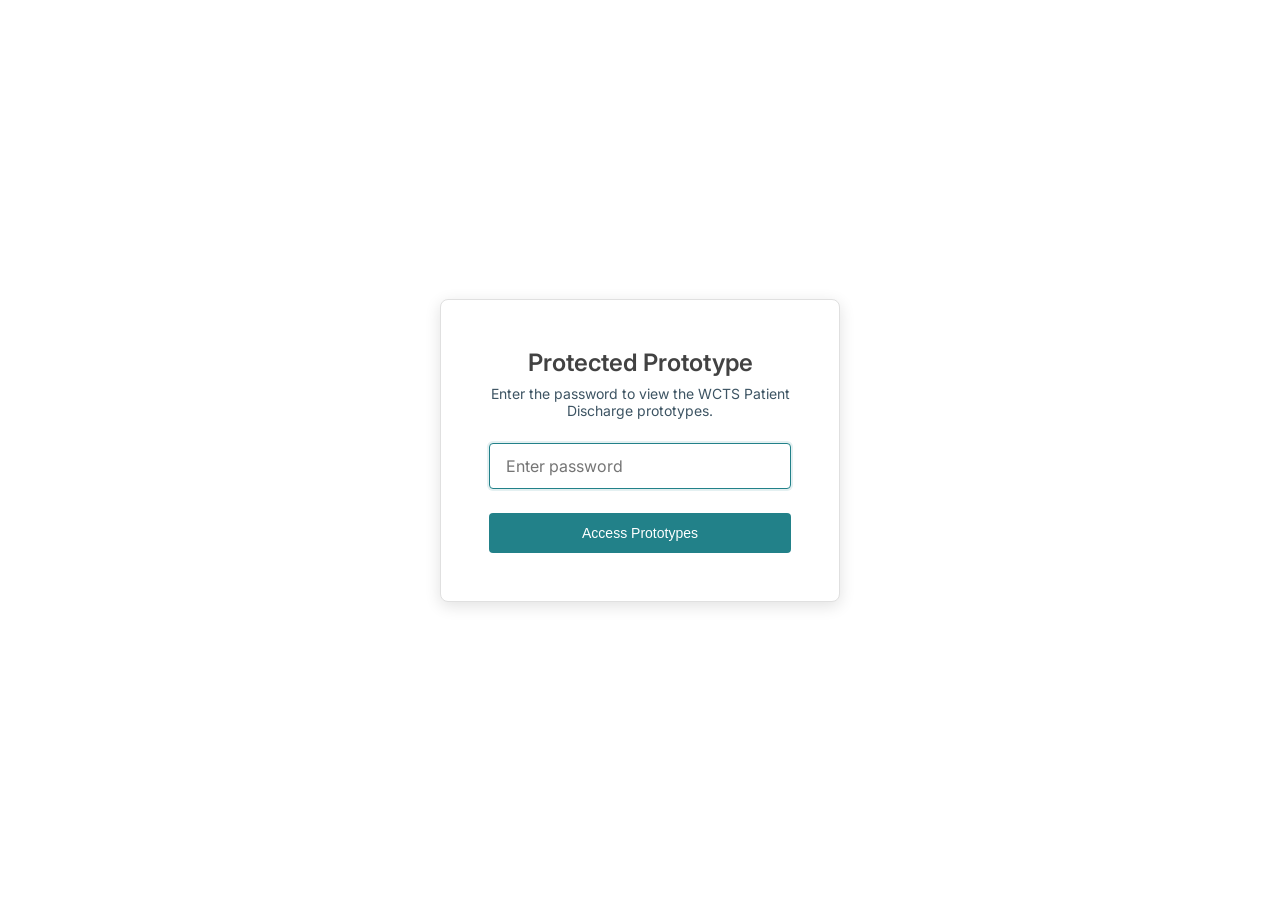
==== commit 36561f55: "Add password protection to prototypes" ====
--- a/discharge-workflow.html
+++ b/discharge-workflow.html
@@ -1432,6 +1432,13 @@
   </style>
 </head>
 <body>
+
+  <script>
+    // Password protection check
+    if (sessionStorage.getItem('prototype-access') !== 'granted') {
+      window.location.href = 'index.html';
+    }
+  </script>
 
   <div class="prototype-banner">Prototype only — Adapt to your repo's patterns, rules, and design system before implementation</div>
 
